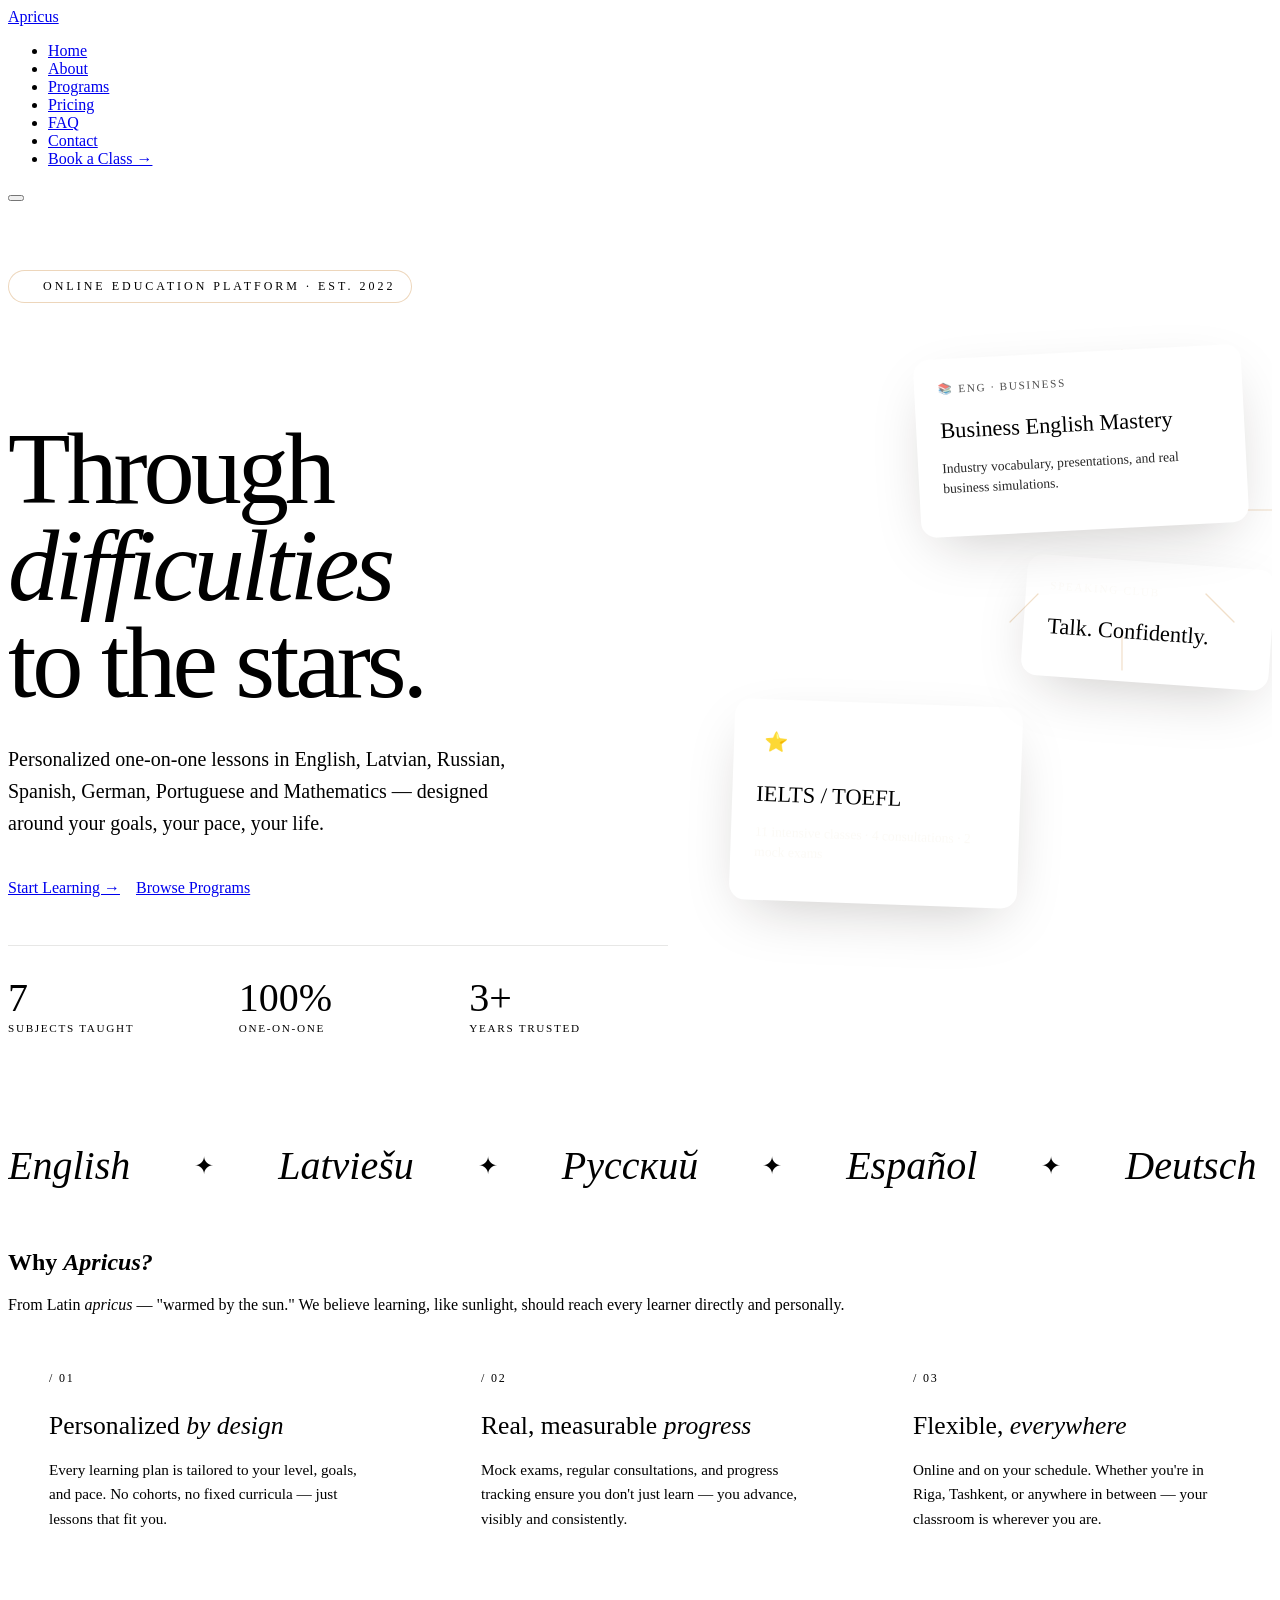
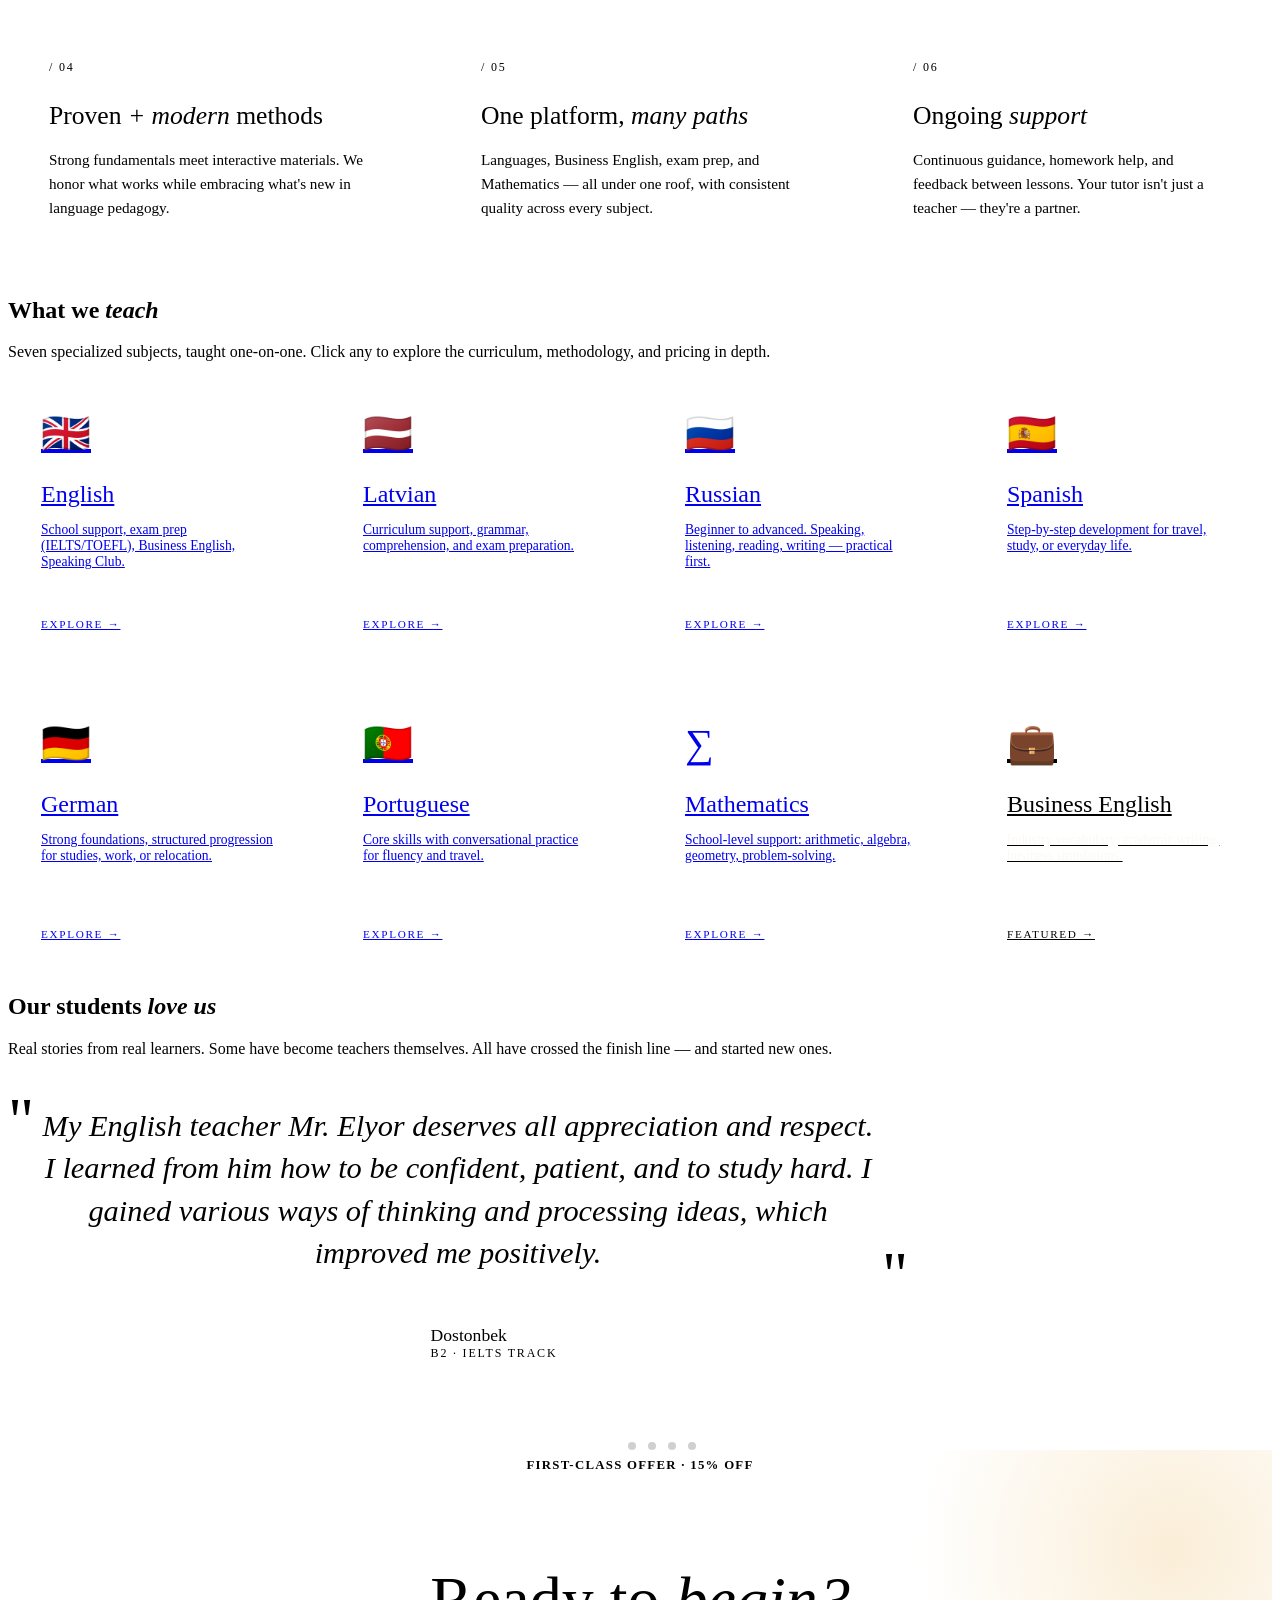
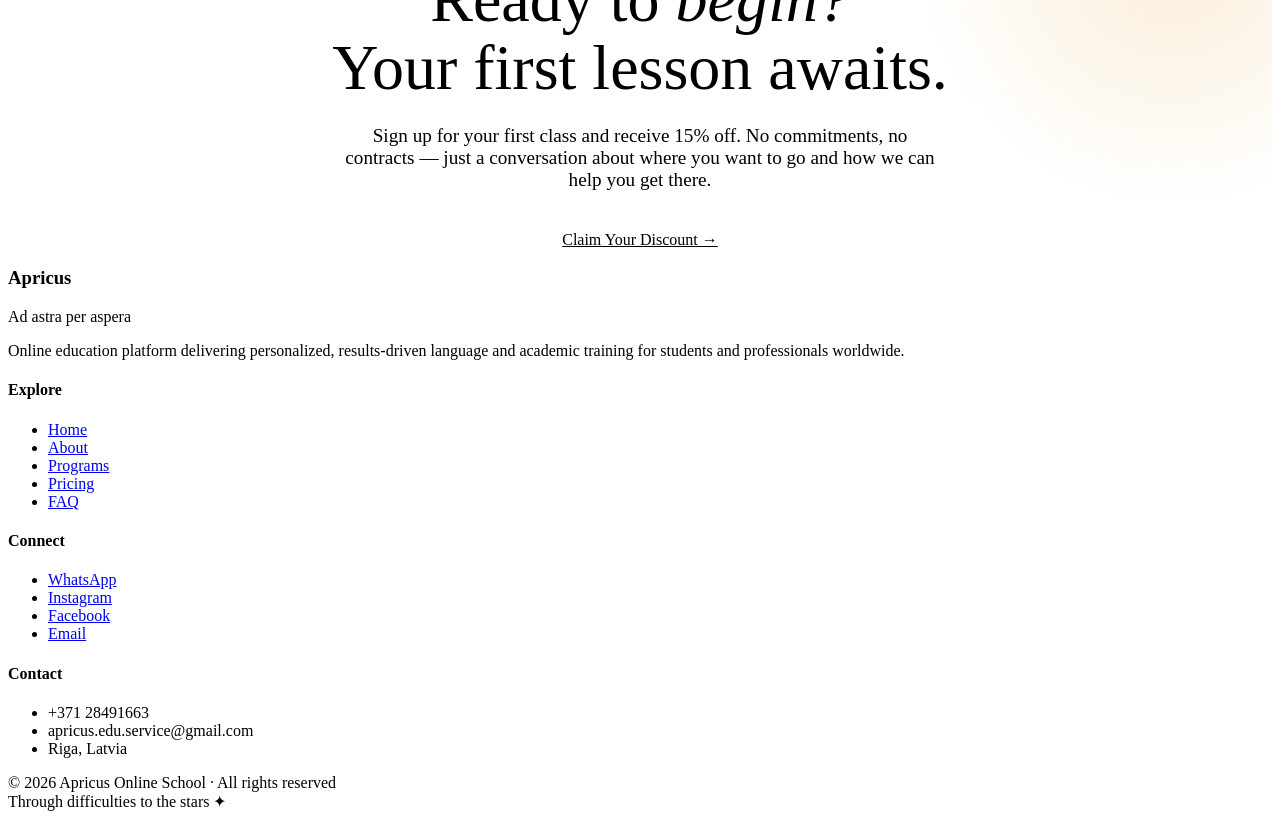
==== index.html @ 7474ff12 "Add files via upload Initial set up" ====
<!DOCTYPE html>
<html lang="en">
<head>
<meta charset="UTF-8">
<meta name="viewport" content="width=device-width, initial-scale=1.0">
<title>Apricus — Online Education Platform · Languages, Business English & Mathematics</title>
<meta name="description" content="Apricus Online School — personalized one-on-one lessons in English, Latvian, Russian, Spanish, German, Portuguese and Mathematics. Through difficulties to the stars.">
<link rel="preconnect" href="https://fonts.googleapis.com">
<link rel="preconnect" href="https://fonts.gstatic.com" crossorigin>
<link href="https://fonts.googleapis.com/css2?family=Fraunces:ital,opsz,wght@0,9..144,300;0,9..144,400;0,9..144,500;0,9..144,600;1,9..144,300;1,9..144,400&family=Inter:wght@300;400;500;600&family=JetBrains+Mono:wght@400;500&display=swap" rel="stylesheet">
<link rel="stylesheet" href="css/styles.css">
<link rel="icon" href="data:image/svg+xml,%3Csvg xmlns='http://www.w3.org/2000/svg' viewBox='0 0 100 100'%3E%3Ccircle cx='50' cy='50' r='30' fill='%23e8a838'/%3E%3C/svg%3E">
<style>
  /* ==== HOMEPAGE-SPECIFIC STYLES ==== */

  /* HERO */
  .hero {
    min-height: 100vh;
    padding: 9rem var(--container-padding) 5rem;
    position: relative;
    display: flex;
    align-items: center;
    overflow: hidden;
    background: linear-gradient(180deg, var(--color-cream) 0%, var(--color-paper) 100%);
  }

  .hero-sun {
    position: absolute;
    top: 15%;
    right: -150px;
    width: 600px;
    height: 600px;
    border-radius: 50%;
    background: radial-gradient(circle at 30% 30%, var(--color-sun) 0%, var(--color-amber) 40%, transparent 70%);
    opacity: 0.55;
    animation: float 8s ease-in-out infinite;
    filter: blur(2px);
  }

  .hero-rays {
    position: absolute;
    top: 12%;
    right: -50px;
    width: 400px;
    height: 400px;
    animation: rotate 60s linear infinite;
    opacity: 0.4;
  }

  .hero-container {
    max-width: var(--max-width);
    margin: 0 auto;
    width: 100%;
    position: relative;
    z-index: 2;
    display: grid;
    grid-template-columns: 1.1fr 0.9fr;
    gap: 4rem;
    align-items: center;
  }

  .hero-content {
    position: relative;
  }

  .hero-eyebrow {
    display: inline-flex;
    align-items: center;
    gap: 0.75rem;
    font-family: var(--font-mono);
    font-size: 0.75rem;
    text-transform: uppercase;
    letter-spacing: 0.25em;
    color: var(--color-amber);
    margin-bottom: 2rem;
    padding: 0.5rem 1rem;
    border: 1px solid rgba(196, 121, 31, 0.3);
    border-radius: 100px;
    background: rgba(255,255,255,0.5);
  }

  .hero-eyebrow::before {
    content: '';
    width: 6px;
    height: 6px;
    border-radius: 50%;
    background: var(--color-sun);
    animation: pulse 2s ease-in-out infinite;
  }

  @keyframes pulse {
    0%, 100% { opacity: 1; transform: scale(1); }
    50% { opacity: 0.5; transform: scale(1.3); }
  }

  .hero h1 {
    font-size: clamp(3rem, 8vw, 6.5rem);
    font-weight: 300;
    line-height: 0.95;
    letter-spacing: -0.04em;
    margin-bottom: 2rem;
  }

  .hero h1 em {
    font-style: italic;
    color: var(--color-amber);
    font-weight: 400;
  }

  .hero h1 .underline {
    position: relative;
    display: inline-block;
  }

  .hero h1 .underline::after {
    content: '';
    position: absolute;
    bottom: 0.1em;
    left: 0;
    width: 100%;
    height: 0.15em;
    background: var(--color-sun);
    z-index: -1;
    opacity: 0.4;
  }

  .hero-tagline {
    font-size: 1.25rem;
    color: var(--color-stone);
    max-width: 520px;
    margin-bottom: 2.5rem;
    line-height: 1.6;
  }

  .hero-cta-group {
    display: flex;
    gap: 1rem;
    flex-wrap: wrap;
    margin-bottom: 3rem;
  }

  .hero-stats {
    display: grid;
    grid-template-columns: repeat(3, 1fr);
    gap: 2rem;
    padding-top: 2rem;
    border-top: 1px solid rgba(26, 20, 16, 0.1);
  }

  .stat-number {
    font-family: var(--font-display);
    font-size: 2.5rem;
    font-weight: 400;
    color: var(--color-ink);
    line-height: 1;
    margin-bottom: 0.25rem;
  }

  .stat-label {
    font-family: var(--font-mono);
    font-size: 0.7rem;
    text-transform: uppercase;
    letter-spacing: 0.15em;
    color: var(--color-stone);
  }

  /* Hero card collage */
  .hero-visual {
    position: relative;
    height: 600px;
  }

  .hero-card {
    position: absolute;
    background: white;
    border-radius: 16px;
    padding: 1.5rem;
    box-shadow: 0 20px 60px -20px rgba(26, 20, 16, 0.25);
    transition: transform 0.4s ease;
  }

  .hero-card:hover {
    transform: translateY(-8px) rotate(0deg) !important;
  }

  .hero-card-1 {
    top: 0;
    right: 5%;
    width: 280px;
    transform: rotate(-3deg);
    z-index: 3;
  }

  .hero-card-2 {
    bottom: 8%;
    left: 0;
    width: 240px;
    transform: rotate(2deg);
    z-index: 2;
    background: var(--color-ink);
    color: var(--color-cream);
  }

  .hero-card-3 {
    top: 35%;
    right: 0;
    width: 200px;
    transform: rotate(4deg);
    z-index: 1;
    background: var(--color-amber);
    color: var(--color-cream);
  }

  .card-meta {
    font-family: var(--font-mono);
    font-size: 0.7rem;
    text-transform: uppercase;
    letter-spacing: 0.15em;
    margin-bottom: 0.75rem;
    opacity: 0.7;
  }

  .card-title {
    font-family: var(--font-display);
    font-size: 1.4rem;
    font-weight: 400;
    line-height: 1.2;
    margin-bottom: 0.75rem;
  }

  .card-text {
    font-size: 0.85rem;
    line-height: 1.5;
    opacity: 0.85;
  }

  .card-icon {
    width: 36px;
    height: 36px;
    border-radius: 50%;
    background: var(--color-sun);
    display: flex;
    align-items: center;
    justify-content: center;
    font-size: 1.2rem;
    margin-bottom: 1rem;
  }

  /* MARQUEE */
  .marquee-section {
    background: var(--color-ink);
    color: var(--color-cream);
    padding: 2.5rem 0;
    overflow: hidden;
    position: relative;
    z-index: 2;
  }

  .marquee {
    display: flex;
    gap: 4rem;
    white-space: nowrap;
    animation: scroll 35s linear infinite;
  }

  .marquee-item {
    font-family: var(--font-display);
    font-size: 2.5rem;
    font-style: italic;
    font-weight: 300;
    display: inline-flex;
    align-items: center;
    gap: 4rem;
  }

  .marquee-item::after {
    content: '✦';
    color: var(--color-sun);
    font-style: normal;
    font-size: 1.5rem;
  }

  @keyframes scroll {
    from { transform: translateX(0); }
    to { transform: translateX(-50%); }
  }

  /* WHY APRICUS */
  .why-section {
    background: var(--color-cream);
    padding: var(--space-xl) var(--container-padding);
    position: relative;
    z-index: 2;
  }

  .why-grid {
    display: grid;
    grid-template-columns: repeat(3, 1fr);
    gap: 2rem;
    margin-top: var(--space-md);
  }

  .why-card {
    padding: 2.5rem;
    background: var(--color-paper);
    border-radius: 24px;
    transition: all 0.4s cubic-bezier(0.4, 0, 0.2, 1);
    position: relative;
    overflow: hidden;
    border: 1px solid transparent;
  }

  .why-card:hover {
    transform: translateY(-6px);
    border-color: var(--color-sun);
    background: white;
    box-shadow: 0 24px 48px -16px rgba(196, 121, 31, 0.2);
  }

  .why-number {
    font-family: var(--font-mono);
    font-size: 0.75rem;
    color: var(--color-amber);
    margin-bottom: 1.5rem;
    letter-spacing: 0.15em;
  }

  .why-card h3 {
    font-size: 1.6rem;
    font-weight: 400;
    margin-bottom: 1rem;
    line-height: 1.2;
  }

  .why-card h3 em {
    font-style: italic;
    color: var(--color-amber);
  }

  .why-card p {
    color: var(--color-stone);
    font-size: 0.95rem;
    line-height: 1.6;
  }

  /* SUBJECTS PREVIEW */
  .subjects-section {
    background: var(--color-paper);
    padding: var(--space-xl) var(--container-padding);
    position: relative;
    z-index: 2;
  }

  .subjects-grid {
    display: grid;
    grid-template-columns: repeat(4, 1fr);
    gap: 1.5rem;
    margin-top: var(--space-md);
  }

  .subject-card {
    background: white;
    border-radius: 20px;
    padding: 2rem;
    text-align: left;
    border: 1.5px solid transparent;
    transition: all 0.3s ease;
    cursor: pointer;
    position: relative;
    overflow: hidden;
    min-height: 220px;
    display: flex;
    flex-direction: column;
    justify-content: space-between;
  }

  .subject-card::before {
    content: '';
    position: absolute;
    top: 0;
    left: 0;
    width: 100%;
    height: 4px;
    background: var(--bar-color, var(--color-sun));
    transform: scaleX(0);
    transform-origin: left;
    transition: transform 0.4s ease;
  }

  .subject-card:hover {
    transform: translateY(-6px);
    border-color: var(--bar-color, var(--color-sun));
    box-shadow: 0 24px 48px -16px rgba(0,0,0,0.1);
  }

  .subject-card:hover::before {
    transform: scaleX(1);
  }

  .subject-flag {
    font-size: 2.5rem;
    margin-bottom: 1rem;
  }

  .subject-card h3 {
    font-size: 1.5rem;
    font-weight: 400;
    margin-bottom: 0.5rem;
  }

  .subject-card p {
    font-size: 0.85rem;
    color: var(--color-stone);
    margin-bottom: 1rem;
  }

  .subject-link {
    font-family: var(--font-mono);
    font-size: 0.7rem;
    text-transform: uppercase;
    letter-spacing: 0.15em;
    color: var(--color-amber);
    display: flex;
    align-items: center;
    gap: 0.5rem;
  }

  /* TESTIMONIALS */
  .testimonials-section {
    background: var(--color-cream);
    padding: var(--space-xl) var(--container-padding);
    overflow: hidden;
    position: relative;
    z-index: 2;
  }

  .testimonials-wrapper {
    max-width: 900px;
    margin: var(--space-md) auto 0;
    position: relative;
    min-height: 320px;
  }

  .testimonial-slide {
    position: absolute;
    top: 0;
    left: 0;
    width: 100%;
    opacity: 0;
    transition: opacity 0.6s ease;
    pointer-events: none;
  }

  .testimonial-slide.active {
    opacity: 1;
    pointer-events: all;
  }

  .testimonial-quote {
    font-family: var(--font-display);
    font-size: clamp(1.4rem, 2.5vw, 1.9rem);
    font-style: italic;
    font-weight: 300;
    line-height: 1.4;
    text-align: center;
    color: var(--color-charcoal);
    margin-bottom: 2.5rem;
    position: relative;
    padding: 0 2rem;
  }

  .testimonial-quote::before,
  .testimonial-quote::after {
    content: '"';
    font-size: 4rem;
    color: var(--color-sun);
    position: absolute;
    line-height: 1;
    font-style: normal;
  }

  .testimonial-quote::before {
    top: -1rem;
    left: 0;
  }

  .testimonial-quote::after {
    content: '"';
    bottom: -2rem;
    right: 0;
  }

  .testimonial-author {
    display: flex;
    align-items: center;
    justify-content: center;
    gap: 1rem;
  }

  .testimonial-avatar {
    width: 56px;
    height: 56px;
    border-radius: 50%;
    background: var(--color-amber);
    color: white;
    display: flex;
    align-items: center;
    justify-content: center;
    font-family: var(--font-display);
    font-size: 1.4rem;
    font-weight: 500;
  }

  .testimonial-info {
    text-align: left;
  }

  .testimonial-name {
    font-family: var(--font-display);
    font-size: 1.1rem;
    font-weight: 500;
  }

  .testimonial-role {
    font-family: var(--font-mono);
    font-size: 0.75rem;
    color: var(--color-stone);
    text-transform: uppercase;
    letter-spacing: 0.15em;
  }

  .testimonial-dots {
    display: flex;
    justify-content: center;
    gap: 0.75rem;
    margin-top: 3rem;
  }

  .testimonial-dot {
    width: 8px;
    height: 8px;
    border-radius: 50%;
    background: rgba(26,20,16,0.2);
    border: none;
    cursor: pointer;
    transition: all 0.3s;
    padding: 0;
  }

  .testimonial-dot.active {
    background: var(--color-amber);
    width: 32px;
    border-radius: 4px;
  }

  /* CTA SECTION */
  .cta-section {
    padding: var(--space-xl) var(--container-padding);
    background: var(--color-ink);
    color: var(--color-cream);
    position: relative;
    overflow: hidden;
    z-index: 2;
  }

  .cta-section::before {
    content: '';
    position: absolute;
    top: -200px;
    right: -200px;
    width: 600px;
    height: 600px;
    border-radius: 50%;
    background: radial-gradient(circle, rgba(232, 168, 56, 0.2) 0%, transparent 60%);
  }

  .cta-container {
    max-width: var(--max-width);
    margin: 0 auto;
    text-align: center;
    position: relative;
    z-index: 2;
  }

  .cta-section h2 {
    font-size: clamp(2.5rem, 5vw, 4.5rem);
    font-weight: 300;
    line-height: 1.05;
    margin-bottom: 1.5rem;
  }

  .cta-section h2 em {
    font-style: italic;
    color: var(--color-sun);
  }

  .cta-section p {
    font-size: 1.2rem;
    color: var(--color-mist);
    max-width: 600px;
    margin: 0 auto 2.5rem;
  }

  .cta-discount {
    display: inline-block;
    background: var(--color-sun);
    color: var(--color-ink);
    padding: 0.5rem 1.25rem;
    border-radius: 100px;
    font-family: var(--font-mono);
    font-size: 0.8rem;
    font-weight: 600;
    letter-spacing: 0.1em;
    text-transform: uppercase;
    margin-bottom: 2rem;
  }

  .cta-section .btn-primary {
    background: var(--color-sun);
    color: var(--color-ink);
  }

  .cta-section .btn-primary:hover {
    background: var(--color-cream);
  }

  /* RESPONSIVE */
  @media (max-width: 968px) {
    .hero-container { grid-template-columns: 1fr; }
    .hero-visual { display: none; }
    .why-grid { grid-template-columns: 1fr; }
    .subjects-grid { grid-template-columns: repeat(2, 1fr); }
    .marquee-item { font-size: 1.5rem; gap: 2rem; }
  }

  @media (max-width: 640px) {
    .subjects-grid { grid-template-columns: 1fr; }
    .hero-stats { grid-template-columns: 1fr; gap: 1rem; }
  }
</style>
</head>
<body>

<!-- NAVIGATION -->
<nav class="nav">
  <div class="nav-container">
    <a href="index.html" class="logo">
      <span class="logo-mark"></span>
      <span>Apricus</span>
    </a>
    <ul class="nav-links">
      <li><a href="index.html" class="active">Home</a></li>
      <li><a href="about.html">About</a></li>
      <li><a href="programs.html">Programs</a></li>
      <li><a href="pricing.html">Pricing</a></li>
      <li><a href="faq.html">FAQ</a></li>
      <li><a href="contact.html">Contact</a></li>
      <li><a href="contact.html" class="nav-cta">Book a Class →</a></li>
    </ul>
    <button class="mobile-toggle" aria-label="Toggle menu">
      <span></span><span></span><span></span>
    </button>
  </div>
</nav>

<!-- HERO -->
<section class="hero">
  <div class="hero-sun"></div>
  <svg class="hero-rays" viewBox="0 0 200 200" xmlns="http://www.w3.org/2000/svg">
    <g stroke="#c4791f" stroke-width="0.6" stroke-linecap="round" opacity="0.6">
      <line x1="100" y1="20" x2="100" y2="40"/>
      <line x1="100" y1="160" x2="100" y2="180"/>
      <line x1="20" y1="100" x2="40" y2="100"/>
      <line x1="160" y1="100" x2="180" y2="100"/>
      <line x1="44" y1="44" x2="58" y2="58"/>
      <line x1="142" y1="142" x2="156" y2="156"/>
      <line x1="156" y1="44" x2="142" y2="58"/>
      <line x1="58" y1="142" x2="44" y2="156"/>
    </g>
  </svg>

  <div class="hero-container">
    <div class="hero-content">
      <div class="hero-eyebrow fade-up">Online Education Platform · Est. 2022</div>
      <h1 class="fade-up delay-1">
        Through<br>
        <em>difficulties</em><br>
        to the <span class="underline">stars</span>.
      </h1>
      <p class="hero-tagline fade-up delay-2">
        Personalized one-on-one lessons in English, Latvian, Russian, Spanish, German, Portuguese and Mathematics — designed around your goals, your pace, your life.
      </p>
      <div class="hero-cta-group fade-up delay-3">
        <a href="contact.html" class="btn btn-primary">
          Start Learning →
        </a>
        <a href="programs.html" class="btn btn-secondary">
          Browse Programs
        </a>
      </div>
      <div class="hero-stats fade-up delay-4">
        <div>
          <div class="stat-number">7</div>
          <div class="stat-label">Subjects Taught</div>
        </div>
        <div>
          <div class="stat-number">100%</div>
          <div class="stat-label">One-on-One</div>
        </div>
        <div>
          <div class="stat-number">3+</div>
          <div class="stat-label">Years Trusted</div>
        </div>
      </div>
    </div>

    <div class="hero-visual">
      <div class="hero-card hero-card-1 fade-up delay-2">
        <div class="card-meta">📚 ENG · BUSINESS</div>
        <h3 class="card-title">Business English Mastery</h3>
        <p class="card-text">Industry vocabulary, presentations, and real business simulations.</p>
      </div>
      <div class="hero-card hero-card-2 fade-up delay-3">
        <div class="card-icon">⭐</div>
        <h3 class="card-title">IELTS / TOEFL</h3>
        <p class="card-text" style="color: rgba(250,246,239,0.7)">11 intensive classes · 4 consultations · 2 mock exams</p>
      </div>
      <div class="hero-card hero-card-3 fade-up delay-4">
        <div class="card-meta" style="color: rgba(250,246,239,0.7)">SPEAKING CLUB</div>
        <h3 class="card-title">Talk. Confidently.</h3>
      </div>
    </div>
  </div>
</section>

<!-- MARQUEE -->
<section class="marquee-section">
  <div class="marquee">
    <div class="marquee-item">English</div>
    <div class="marquee-item">Latviešu</div>
    <div class="marquee-item">Русский</div>
    <div class="marquee-item">Español</div>
    <div class="marquee-item">Deutsch</div>
    <div class="marquee-item">Português</div>
    <div class="marquee-item">Mathematics</div>
    <div class="marquee-item">English</div>
    <div class="marquee-item">Latviešu</div>
    <div class="marquee-item">Русский</div>
    <div class="marquee-item">Español</div>
    <div class="marquee-item">Deutsch</div>
    <div class="marquee-item">Português</div>
    <div class="marquee-item">Mathematics</div>
  </div>
</section>

<!-- WHY APRICUS -->
<section class="why-section">
  <div class="section-container">
    <div class="section-header">
      <h2>Why <em>Apricus?</em></h2>
      <p class="section-header-subtitle">
        From Latin <em>apricus</em> — "warmed by the sun." We believe learning, like sunlight, should reach every learner directly and personally.
      </p>
    </div>

    <div class="why-grid">
      <div class="why-card observe">
        <div class="why-number">/ 01</div>
        <h3>Personalized <em>by design</em></h3>
        <p>Every learning plan is tailored to your level, goals, and pace. No cohorts, no fixed curricula — just lessons that fit you.</p>
      </div>
      <div class="why-card observe">
        <div class="why-number">/ 02</div>
        <h3>Real, measurable <em>progress</em></h3>
        <p>Mock exams, regular consultations, and progress tracking ensure you don't just learn — you advance, visibly and consistently.</p>
      </div>
      <div class="why-card observe">
        <div class="why-number">/ 03</div>
        <h3>Flexible, <em>everywhere</em></h3>
        <p>Online and on your schedule. Whether you're in Riga, Tashkent, or anywhere in between — your classroom is wherever you are.</p>
      </div>
      <div class="why-card observe">
        <div class="why-number">/ 04</div>
        <h3>Proven <em>+ modern</em> methods</h3>
        <p>Strong fundamentals meet interactive materials. We honor what works while embracing what's new in language pedagogy.</p>
      </div>
      <div class="why-card observe">
        <div class="why-number">/ 05</div>
        <h3>One platform, <em>many paths</em></h3>
        <p>Languages, Business English, exam prep, and Mathematics — all under one roof, with consistent quality across every subject.</p>
      </div>
      <div class="why-card observe">
        <div class="why-number">/ 06</div>
        <h3>Ongoing <em>support</em></h3>
        <p>Continuous guidance, homework help, and feedback between lessons. Your tutor isn't just a teacher — they're a partner.</p>
      </div>
    </div>
  </div>
</section>

<!-- SUBJECTS PREVIEW -->
<section class="subjects-section">
  <div class="section-container">
    <div class="section-header">
      <h2>What we <em>teach</em></h2>
      <p class="section-header-subtitle">
        Seven specialized subjects, taught one-on-one. Click any to explore the curriculum, methodology, and pricing in depth.
      </p>
    </div>

    <div class="subjects-grid">
      <a href="programs.html#english" class="subject-card observe" style="--bar-color: #e8a838">
        <div>
          <div class="subject-flag">🇬🇧</div>
          <h3>English</h3>
          <p>School support, exam prep (IELTS/TOEFL), Business English, Speaking Club.</p>
        </div>
        <span class="subject-link">Explore →</span>
      </a>
      <a href="programs.html#latvian" class="subject-card observe" style="--bar-color: #b8552c">
        <div>
          <div class="subject-flag">🇱🇻</div>
          <h3>Latvian</h3>
          <p>Curriculum support, grammar, comprehension, and exam preparation.</p>
        </div>
        <span class="subject-link">Explore →</span>
      </a>
      <a href="programs.html#russian" class="subject-card observe" style="--bar-color: #c4791f">
        <div>
          <div class="subject-flag">🇷🇺</div>
          <h3>Russian</h3>
          <p>Beginner to advanced. Speaking, listening, reading, writing — practical first.</p>
        </div>
        <span class="subject-link">Explore →</span>
      </a>
      <a href="programs.html#spanish" class="subject-card observe" style="--bar-color: #d4441a">
        <div>
          <div class="subject-flag">🇪🇸</div>
          <h3>Spanish</h3>
          <p>Step-by-step development for travel, study, or everyday life.</p>
        </div>
        <span class="subject-link">Explore →</span>
      </a>
      <a href="programs.html#german" class="subject-card observe" style="--bar-color: #2d251c">
        <div>
          <div class="subject-flag">🇩🇪</div>
          <h3>German</h3>
          <p>Strong foundations, structured progression for studies, work, or relocation.</p>
        </div>
        <span class="subject-link">Explore →</span>
      </a>
      <a href="programs.html#portuguese" class="subject-card observe" style="--bar-color: #5a8a3a">
        <div>
          <div class="subject-flag">🇵🇹</div>
          <h3>Portuguese</h3>
          <p>Core skills with conversational practice for fluency and travel.</p>
        </div>
        <span class="subject-link">Explore →</span>
      </a>
      <a href="programs.html#math" class="subject-card observe" style="--bar-color: #6b5d4a">
        <div>
          <div class="subject-flag">∑</div>
          <h3>Mathematics</h3>
          <p>School-level support: arithmetic, algebra, geometry, problem-solving.</p>
        </div>
        <span class="subject-link">Explore →</span>
      </a>
      <a href="programs.html#business" class="subject-card observe" style="--bar-color: #1a1410; background: var(--color-ink); color: var(--color-cream);">
        <div>
          <div class="subject-flag">💼</div>
          <h3 style="color: var(--color-cream)">Business English</h3>
          <p style="color: rgba(250,246,239,0.7)">Industry vocabulary, academic writing, business simulations.</p>
        </div>
        <span class="subject-link" style="color: var(--color-sun)">Featured →</span>
      </a>
    </div>
  </div>
</section>

<!-- TESTIMONIALS -->
<section class="testimonials-section">
  <div class="section-container">
    <div class="section-header">
      <h2>Our students <em>love us</em></h2>
      <p class="section-header-subtitle">
        Real stories from real learners. Some have become teachers themselves. All have crossed the finish line — and started new ones.
      </p>
    </div>

    <div class="testimonials-wrapper">
      <div class="testimonial-slide active">
        <p class="testimonial-quote">
          My English teacher Mr. Elyor deserves all appreciation and respect. I learned from him how to be confident, patient, and to study hard. I gained various ways of thinking and processing ideas, which improved me positively.
        </p>
        <div class="testimonial-author">
          <div class="testimonial-avatar">D</div>
          <div class="testimonial-info">
            <div class="testimonial-name">Dostonbek</div>
            <div class="testimonial-role">B2 · IELTS Track</div>
          </div>
        </div>
      </div>

      <div class="testimonial-slide">
        <p class="testimonial-quote">
          The course Elyor conducted was impeccable, useful and interesting. I really liked his teaching style — not ordinary and less formal — and it allowed me to be myself, without hesitation, and speak fluent English.
        </p>
        <div class="testimonial-author">
          <div class="testimonial-avatar">A</div>
          <div class="testimonial-info">
            <div class="testimonial-name">Aleksandra</div>
            <div class="testimonial-role">Speaking B1 · General English</div>
          </div>
        </div>
      </div>

      <div class="testimonial-slide">
        <p class="testimonial-quote">
          I'm so proud to have such an amazing instructor and friend like Elyor. He helped me improve my English skills. The way he teaches students is amazing. Thanks for the motivation and support.
        </p>
        <div class="testimonial-author">
          <div class="testimonial-avatar">A</div>
          <div class="testimonial-info">
            <div class="testimonial-name">Aziz, 25</div>
            <div class="testimonial-role">English Improvement</div>
          </div>
        </div>
      </div>

      <div class="testimonial-slide">
        <p class="testimonial-quote">
          Mr. Elior's lessons were the most valuable and unforgettable. Thanks to him, today I am an English teacher and have improved all my English skills. I want to thank him for all the effort and work spent on us.
        </p>
        <div class="testimonial-author">
          <div class="testimonial-avatar">B</div>
          <div class="testimonial-info">
            <div class="testimonial-name">Bekzod, 19</div>
            <div class="testimonial-role">Now an English Teacher</div>
          </div>
        </div>
      </div>

      <div class="testimonial-slide">
        <p class="testimonial-quote">
          It was great to study English with Mr. Elyor. I've gained a lot of experience from him and want to thank him for all the lessons he taught us.
        </p>
        <div class="testimonial-author">
          <div class="testimonial-avatar">M</div>
          <div class="testimonial-info">
            <div class="testimonial-name">Maruf, 23</div>
            <div class="testimonial-role">General English</div>
          </div>
        </div>
      </div>
    </div>

    <div class="testimonial-dots">
      <button class="testimonial-dot active" aria-label="Slide 1"></button>
      <button class="testimonial-dot" aria-label="Slide 2"></button>
      <button class="testimonial-dot" aria-label="Slide 3"></button>
      <button class="testimonial-dot" aria-label="Slide 4"></button>
      <button class="testimonial-dot" aria-label="Slide 5"></button>
    </div>
  </div>
</section>

<!-- CTA -->
<section class="cta-section">
  <div class="cta-container">
    <span class="cta-discount">First-class offer · 15% off</span>
    <h2>Ready to <em>begin?</em><br>Your first lesson awaits.</h2>
    <p>Sign up for your first class and receive 15% off. No commitments, no contracts — just a conversation about where you want to go and how we can help you get there.</p>
    <a href="contact.html" class="btn btn-primary">Claim Your Discount →</a>
  </div>
</section>

<!-- FOOTER -->
<footer>
  <div class="footer-container">
    <div class="footer-top">
      <div class="footer-brand">
        <h3>Apricus</h3>
        <p class="footer-motto">Ad astra per aspera</p>
        <p style="margin-top: 1rem;">Online education platform delivering personalized, results-driven language and academic training for students and professionals worldwide.</p>
      </div>
      <div class="footer-col">
        <h4>Explore</h4>
        <ul>
          <li><a href="index.html">Home</a></li>
          <li><a href="about.html">About</a></li>
          <li><a href="programs.html">Programs</a></li>
          <li><a href="pricing.html">Pricing</a></li>
          <li><a href="faq.html">FAQ</a></li>
        </ul>
      </div>
      <div class="footer-col">
        <h4>Connect</h4>
        <ul>
          <li><a href="https://wa.me/37128491663">WhatsApp</a></li>
          <li><a href="https://www.instagram.com/apricus_service">Instagram</a></li>
          <li><a href="https://www.facebook.com/apricuservice/">Facebook</a></li>
          <li><a href="mailto:apricus.edu.service@gmail.com">Email</a></li>
        </ul>
      </div>
      <div class="footer-col">
        <h4>Contact</h4>
        <ul>
          <li>+371 28491663</li>
          <li>apricus.edu.service@gmail.com</li>
          <li>Riga, Latvia</li>
        </ul>
      </div>
    </div>
    <div class="footer-bottom">
      <div>© 2026 Apricus Online School · All rights reserved</div>
      <div class="footer-motto">Through difficulties to the stars ✦</div>
    </div>
  </div>
</footer>

<script src="js/main.js"></script>
</body>
</html>
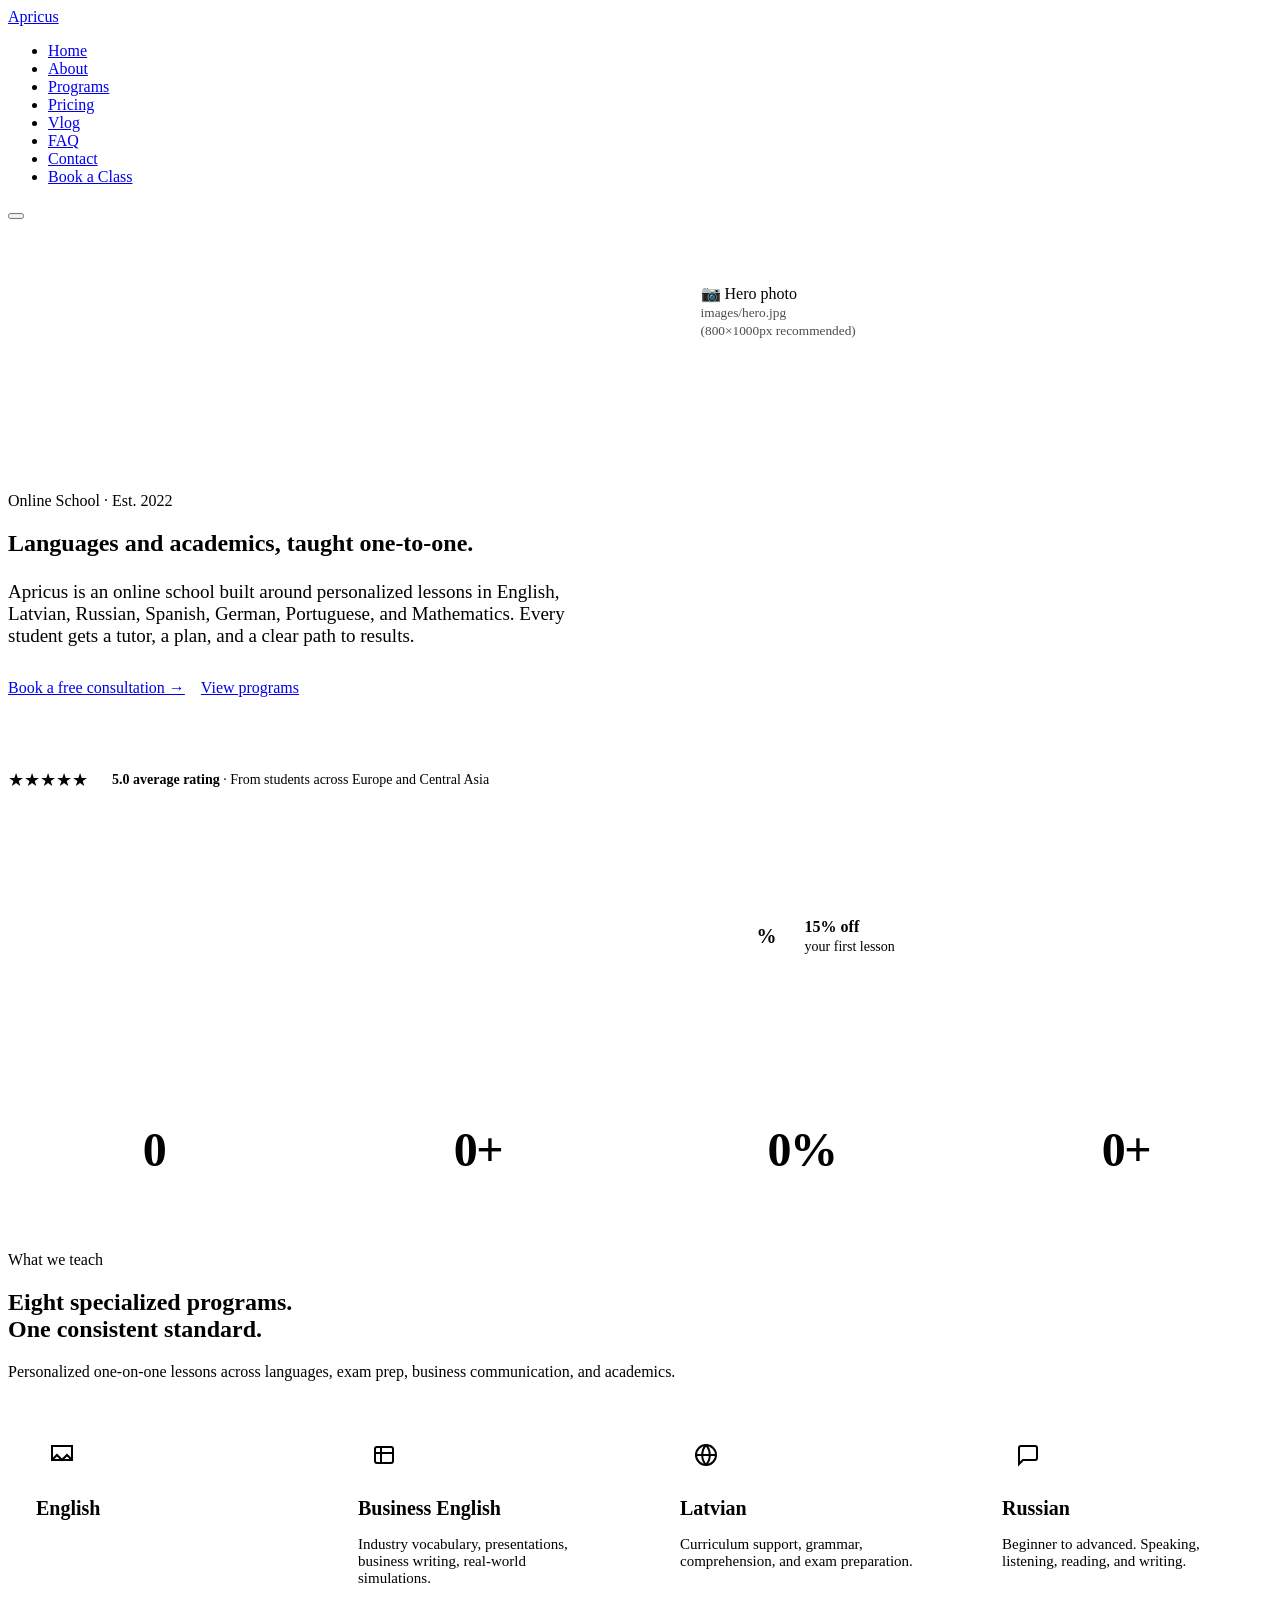
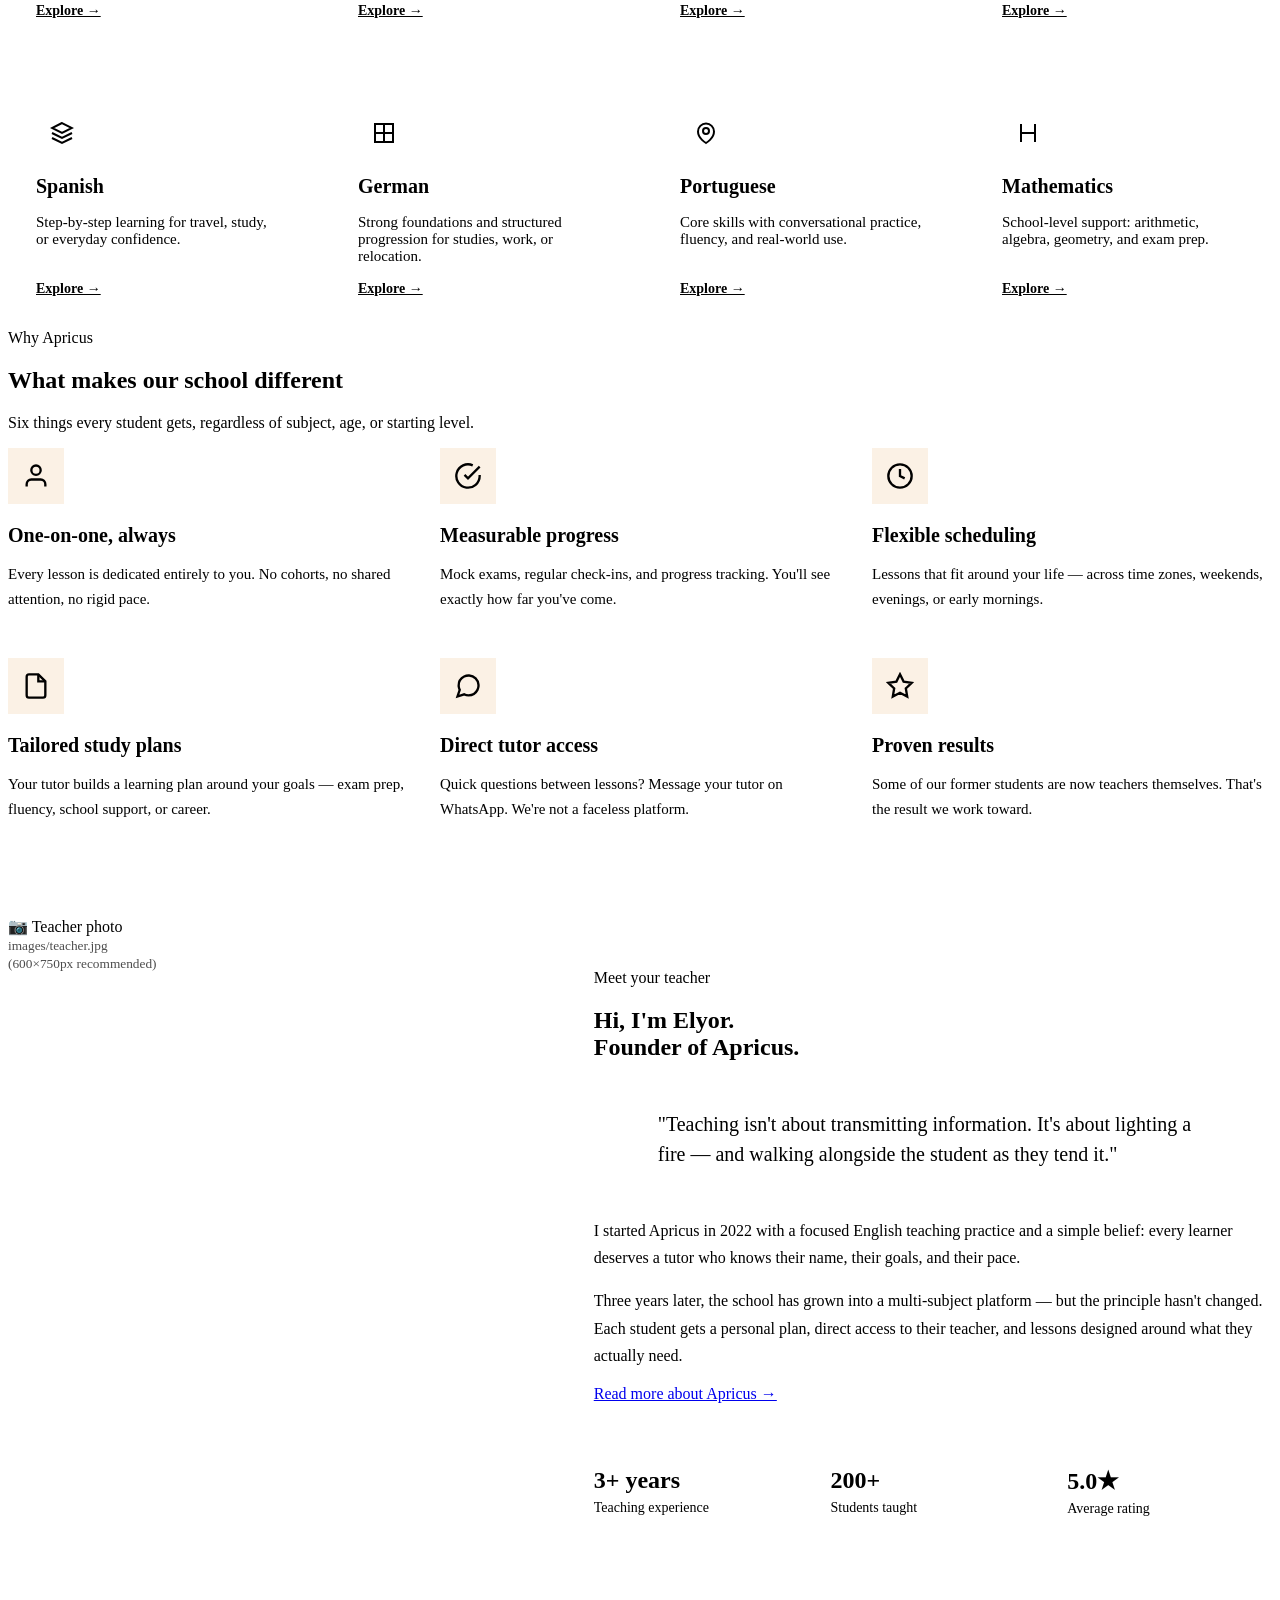
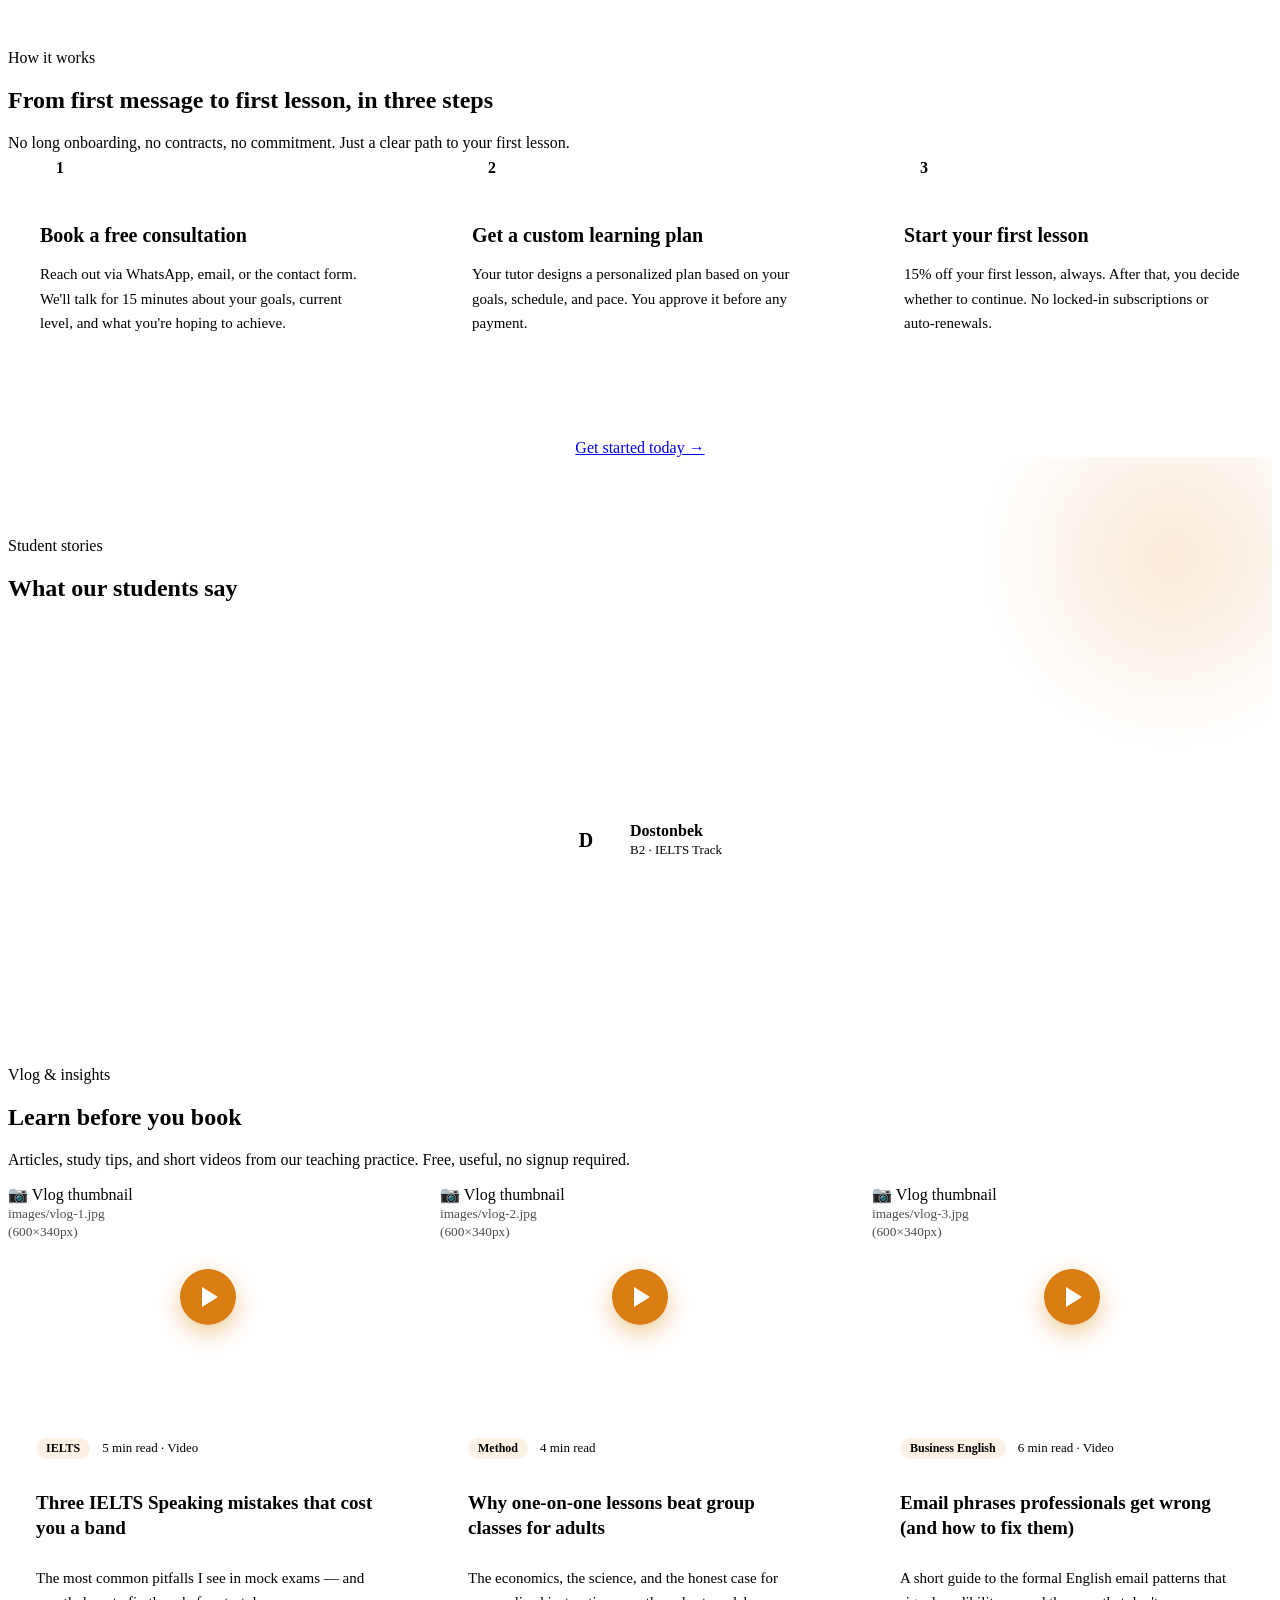
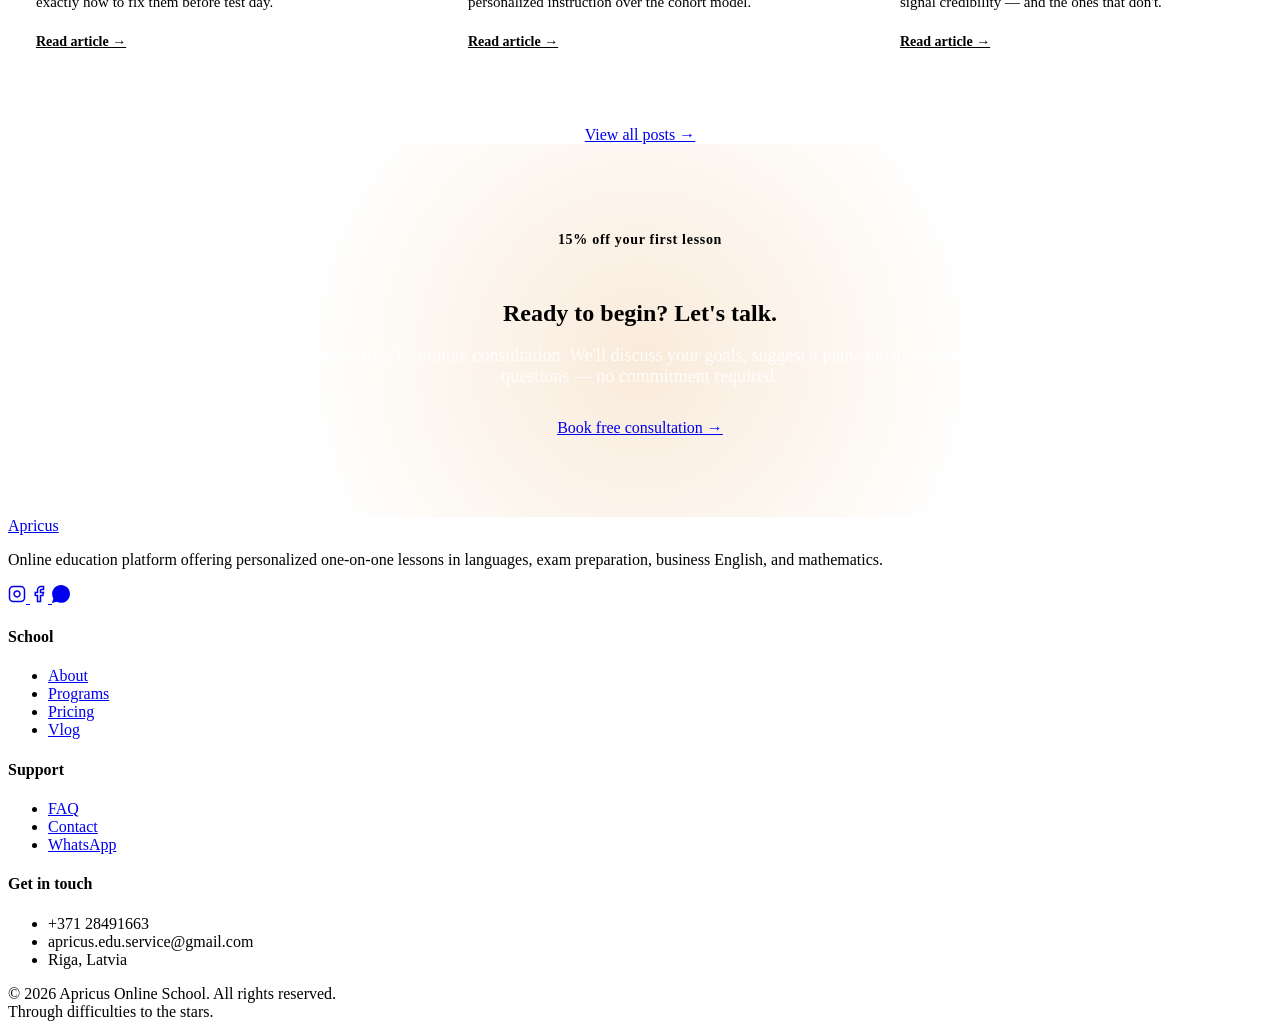
==== commit a3d5caf1: "Add files via upload Deploy v2 — root files" ====
--- a/index.html
+++ b/index.html
@@ -3,452 +3,458 @@
 <head>
 <meta charset="UTF-8">
 <meta name="viewport" content="width=device-width, initial-scale=1.0">
-<title>Apricus — Online Education Platform · Languages, Business English & Mathematics</title>
-<meta name="description" content="Apricus Online School — personalized one-on-one lessons in English, Latvian, Russian, Spanish, German, Portuguese and Mathematics. Through difficulties to the stars.">
+<title>Apricus Online School — Personalized Online Lessons in Languages & Mathematics</title>
+<meta name="description" content="Personalized one-on-one online lessons in English, Latvian, Russian, Spanish, German, Portuguese and Mathematics. IELTS/TOEFL prep, Business English, school support. 15% off your first lesson.">
 <link rel="preconnect" href="https://fonts.googleapis.com">
 <link rel="preconnect" href="https://fonts.gstatic.com" crossorigin>
-<link href="https://fonts.googleapis.com/css2?family=Fraunces:ital,opsz,wght@0,9..144,300;0,9..144,400;0,9..144,500;0,9..144,600;1,9..144,300;1,9..144,400&family=Inter:wght@300;400;500;600&family=JetBrains+Mono:wght@400;500&display=swap" rel="stylesheet">
+<link href="https://fonts.googleapis.com/css2?family=Inter:wght@400;500;600;700;800&display=swap" rel="stylesheet">
 <link rel="stylesheet" href="css/styles.css">
-<link rel="icon" href="data:image/svg+xml,%3Csvg xmlns='http://www.w3.org/2000/svg' viewBox='0 0 100 100'%3E%3Ccircle cx='50' cy='50' r='30' fill='%23e8a838'/%3E%3C/svg%3E">
+<link rel="icon" href="data:image/svg+xml,%3Csvg xmlns='http://www.w3.org/2000/svg' viewBox='0 0 100 100'%3E%3Ccircle cx='50' cy='50' r='40' fill='%231e3a5f'/%3E%3Ccircle cx='50' cy='50' r='18' fill='%23d97706'/%3E%3C/svg%3E">
 <style>
-  /* ==== HOMEPAGE-SPECIFIC STYLES ==== */
+  /* ===== HOMEPAGE STYLES ===== */
 
   /* HERO */
   .hero {
-    min-height: 100vh;
-    padding: 9rem var(--container-padding) 5rem;
+    padding: 4rem 0 5rem;
+    background: var(--white);
     position: relative;
-    display: flex;
-    align-items: center;
     overflow: hidden;
-    background: linear-gradient(180deg, var(--color-cream) 0%, var(--color-paper) 100%);
-  }
-
-  .hero-sun {
+  }
+
+  .hero::before {
+    content: '';
     position: absolute;
-    top: 15%;
-    right: -150px;
-    width: 600px;
-    height: 600px;
-    border-radius: 50%;
-    background: radial-gradient(circle at 30% 30%, var(--color-sun) 0%, var(--color-amber) 40%, transparent 70%);
-    opacity: 0.55;
-    animation: float 8s ease-in-out infinite;
-    filter: blur(2px);
-  }
-
-  .hero-rays {
-    position: absolute;
-    top: 12%;
-    right: -50px;
-    width: 400px;
-    height: 400px;
-    animation: rotate 60s linear infinite;
-    opacity: 0.4;
-  }
-
-  .hero-container {
-    max-width: var(--max-width);
-    margin: 0 auto;
-    width: 100%;
+    top: 0;
+    right: 0;
+    width: 50%;
+    height: 100%;
+    background: linear-gradient(135deg, var(--gray-50), var(--white));
+    z-index: 0;
+  }
+
+  .hero-grid {
     position: relative;
     z-index: 2;
     display: grid;
-    grid-template-columns: 1.1fr 0.9fr;
+    grid-template-columns: 1.1fr 1fr;
     gap: 4rem;
     align-items: center;
   }
 
-  .hero-content {
+  .hero-content { max-width: 560px; }
+
+  .hero h1 {
+    margin-bottom: 1.5rem;
+  }
+
+  .hero h1 .accent { color: var(--amber); }
+
+  .hero .lead {
+    font-size: 1.1875rem;
+    margin-bottom: 2rem;
+    color: var(--text-body);
+  }
+
+  .hero-cta {
+    display: flex;
+    gap: 1rem;
+    margin-bottom: 2.5rem;
+    flex-wrap: wrap;
+  }
+
+  .hero-trust {
+    display: flex;
+    align-items: center;
+    gap: 1.5rem;
+    padding-top: 2rem;
+    border-top: 1px solid var(--border);
+  }
+
+  .hero-trust-stars {
+    display: flex;
+    gap: 2px;
+    color: var(--amber);
+    font-size: 1.125rem;
+  }
+
+  .hero-trust-text {
+    font-size: 0.875rem;
+    color: var(--text-muted);
+  }
+
+  .hero-trust-text strong {
+    color: var(--navy);
+    font-weight: 600;
+  }
+
+  .hero-image-wrap {
     position: relative;
-  }
-
-  .hero-eyebrow {
+    aspect-ratio: 4 / 5;
+    border-radius: var(--radius-lg);
+    overflow: hidden;
+    box-shadow: var(--shadow-xl);
+  }
+
+  .hero-image-wrap .img-placeholder {
+    width: 100%;
+    height: 100%;
+    border-radius: var(--radius-lg);
+  }
+
+  .hero-badge {
+    position: absolute;
+    bottom: 1.5rem;
+    left: 1.5rem;
+    right: 1.5rem;
+    background: rgba(255, 255, 255, 0.95);
+    backdrop-filter: blur(8px);
+    border-radius: var(--radius);
+    padding: 1rem 1.25rem;
+    display: flex;
+    align-items: center;
+    gap: 1rem;
+    box-shadow: var(--shadow-lg);
+  }
+
+  .hero-badge-icon {
+    width: 44px;
+    height: 44px;
+    background: var(--amber);
+    color: var(--white);
+    border-radius: 50%;
+    display: flex;
+    align-items: center;
+    justify-content: center;
+    font-size: 1.25rem;
+    font-weight: 700;
+    flex-shrink: 0;
+  }
+
+  .hero-badge-text {
+    font-size: 0.875rem;
+    line-height: 1.3;
+  }
+
+  .hero-badge-text strong {
+    display: block;
+    color: var(--navy);
+    font-weight: 700;
+    font-size: 1rem;
+  }
+
+  /* STATS STRIP */
+  .stats {
+    background: var(--navy);
+    color: var(--white);
+    padding: 3rem 0;
+  }
+
+  .stats-grid {
+    display: grid;
+    grid-template-columns: repeat(4, 1fr);
+    gap: 2rem;
+    text-align: center;
+  }
+
+  .stat-num {
+    font-family: var(--font-display);
+    font-size: 3rem;
+    font-weight: 800;
+    color: var(--amber-light);
+    letter-spacing: -0.03em;
+    line-height: 1;
+    margin-bottom: 0.5rem;
+  }
+
+  .stat-suffix {
+    color: var(--amber-light);
+    font-weight: 800;
+  }
+
+  .stat-label {
+    font-size: 0.9375rem;
+    color: rgba(255, 255, 255, 0.85);
+    line-height: 1.4;
+  }
+
+  /* PROGRAMS */
+  .programs-grid {
+    display: grid;
+    grid-template-columns: repeat(4, 1fr);
+    gap: 1.5rem;
+  }
+
+  .program-card {
+    background: var(--white);
+    border: 1.5px solid var(--border);
+    border-radius: var(--radius-lg);
+    padding: 2rem 1.75rem;
+    transition: all 0.25s;
+    display: flex;
+    flex-direction: column;
+    gap: 1rem;
+    text-align: left;
+  }
+
+  .program-card:hover {
+    border-color: var(--navy);
+    transform: translateY(-4px);
+    box-shadow: var(--shadow-lg);
+  }
+
+  .program-card.highlight {
+    background: var(--navy);
+    color: var(--white);
+    border-color: var(--navy);
+  }
+
+  .program-card.highlight:hover {
+    background: var(--navy-dark);
+    border-color: var(--amber);
+  }
+
+  .program-card.highlight h3 { color: var(--white); }
+
+  .program-icon {
+    width: 52px;
+    height: 52px;
+    background: var(--gray-100);
+    border-radius: var(--radius);
+    display: flex;
+    align-items: center;
+    justify-content: center;
+    color: var(--navy);
+  }
+
+  .program-card.highlight .program-icon {
+    background: rgba(255, 255, 255, 0.1);
+    color: var(--amber-light);
+  }
+
+  .program-card h3 {
+    font-size: 1.25rem;
+    margin: 0;
+  }
+
+  .program-card p {
+    font-size: 0.9375rem;
+    color: var(--text-body);
+    margin: 0;
+    flex: 1;
+  }
+
+  .program-card.highlight p { color: rgba(255, 255, 255, 0.85); }
+
+  .program-card a {
+    font-size: 0.875rem;
+    font-weight: 600;
+    color: var(--navy);
     display: inline-flex;
     align-items: center;
-    gap: 0.75rem;
-    font-family: var(--font-mono);
-    font-size: 0.75rem;
-    text-transform: uppercase;
-    letter-spacing: 0.25em;
-    color: var(--color-amber);
-    margin-bottom: 2rem;
-    padding: 0.5rem 1rem;
-    border: 1px solid rgba(196, 121, 31, 0.3);
-    border-radius: 100px;
-    background: rgba(255,255,255,0.5);
-  }
-
-  .hero-eyebrow::before {
-    content: '';
-    width: 6px;
-    height: 6px;
-    border-radius: 50%;
-    background: var(--color-sun);
-    animation: pulse 2s ease-in-out infinite;
-  }
-
-  @keyframes pulse {
-    0%, 100% { opacity: 1; transform: scale(1); }
-    50% { opacity: 0.5; transform: scale(1.3); }
-  }
-
-  .hero h1 {
-    font-size: clamp(3rem, 8vw, 6.5rem);
-    font-weight: 300;
-    line-height: 0.95;
-    letter-spacing: -0.04em;
-    margin-bottom: 2rem;
-  }
-
-  .hero h1 em {
-    font-style: italic;
-    color: var(--color-amber);
-    font-weight: 400;
-  }
-
-  .hero h1 .underline {
-    position: relative;
-    display: inline-block;
-  }
-
-  .hero h1 .underline::after {
-    content: '';
-    position: absolute;
-    bottom: 0.1em;
-    left: 0;
-    width: 100%;
-    height: 0.15em;
-    background: var(--color-sun);
-    z-index: -1;
-    opacity: 0.4;
-  }
-
-  .hero-tagline {
-    font-size: 1.25rem;
-    color: var(--color-stone);
-    max-width: 520px;
-    margin-bottom: 2.5rem;
-    line-height: 1.6;
-  }
-
-  .hero-cta-group {
-    display: flex;
-    gap: 1rem;
-    flex-wrap: wrap;
-    margin-bottom: 3rem;
-  }
-
-  .hero-stats {
-    display: grid;
-    grid-template-columns: repeat(3, 1fr);
-    gap: 2rem;
-    padding-top: 2rem;
-    border-top: 1px solid rgba(26, 20, 16, 0.1);
-  }
-
-  .stat-number {
-    font-family: var(--font-display);
-    font-size: 2.5rem;
-    font-weight: 400;
-    color: var(--color-ink);
-    line-height: 1;
-    margin-bottom: 0.25rem;
-  }
-
-  .stat-label {
-    font-family: var(--font-mono);
-    font-size: 0.7rem;
-    text-transform: uppercase;
-    letter-spacing: 0.15em;
-    color: var(--color-stone);
-  }
-
-  /* Hero card collage */
-  .hero-visual {
-    position: relative;
-    height: 600px;
-  }
-
-  .hero-card {
-    position: absolute;
-    background: white;
-    border-radius: 16px;
-    padding: 1.5rem;
-    box-shadow: 0 20px 60px -20px rgba(26, 20, 16, 0.25);
-    transition: transform 0.4s ease;
-  }
-
-  .hero-card:hover {
-    transform: translateY(-8px) rotate(0deg) !important;
-  }
-
-  .hero-card-1 {
-    top: 0;
-    right: 5%;
-    width: 280px;
-    transform: rotate(-3deg);
-    z-index: 3;
-  }
-
-  .hero-card-2 {
-    bottom: 8%;
-    left: 0;
-    width: 240px;
-    transform: rotate(2deg);
-    z-index: 2;
-    background: var(--color-ink);
-    color: var(--color-cream);
-  }
-
-  .hero-card-3 {
-    top: 35%;
-    right: 0;
-    width: 200px;
-    transform: rotate(4deg);
-    z-index: 1;
-    background: var(--color-amber);
-    color: var(--color-cream);
-  }
-
-  .card-meta {
-    font-family: var(--font-mono);
-    font-size: 0.7rem;
-    text-transform: uppercase;
-    letter-spacing: 0.15em;
-    margin-bottom: 0.75rem;
-    opacity: 0.7;
-  }
-
-  .card-title {
-    font-family: var(--font-display);
-    font-size: 1.4rem;
-    font-weight: 400;
-    line-height: 1.2;
-    margin-bottom: 0.75rem;
-  }
-
-  .card-text {
-    font-size: 0.85rem;
-    line-height: 1.5;
-    opacity: 0.85;
-  }
-
-  .card-icon {
-    width: 36px;
-    height: 36px;
-    border-radius: 50%;
-    background: var(--color-sun);
-    display: flex;
-    align-items: center;
-    justify-content: center;
-    font-size: 1.2rem;
-    margin-bottom: 1rem;
-  }
-
-  /* MARQUEE */
-  .marquee-section {
-    background: var(--color-ink);
-    color: var(--color-cream);
-    padding: 2.5rem 0;
-    overflow: hidden;
-    position: relative;
-    z-index: 2;
-  }
-
-  .marquee {
-    display: flex;
-    gap: 4rem;
-    white-space: nowrap;
-    animation: scroll 35s linear infinite;
-  }
-
-  .marquee-item {
-    font-family: var(--font-display);
-    font-size: 2.5rem;
-    font-style: italic;
-    font-weight: 300;
-    display: inline-flex;
-    align-items: center;
-    gap: 4rem;
-  }
-
-  .marquee-item::after {
-    content: '✦';
-    color: var(--color-sun);
-    font-style: normal;
-    font-size: 1.5rem;
-  }
-
-  @keyframes scroll {
-    from { transform: translateX(0); }
-    to { transform: translateX(-50%); }
-  }
+    gap: 0.375rem;
+    transition: gap 0.2s;
+  }
+
+  .program-card a:hover { gap: 0.625rem; }
+
+  .program-card.highlight a { color: var(--amber-light); }
 
   /* WHY APRICUS */
-  .why-section {
-    background: var(--color-cream);
-    padding: var(--space-xl) var(--container-padding);
-    position: relative;
-    z-index: 2;
-  }
-
   .why-grid {
     display: grid;
     grid-template-columns: repeat(3, 1fr);
     gap: 2rem;
-    margin-top: var(--space-md);
   }
 
   .why-card {
-    padding: 2.5rem;
-    background: var(--color-paper);
-    border-radius: 24px;
-    transition: all 0.4s cubic-bezier(0.4, 0, 0.2, 1);
+    text-align: left;
+  }
+
+  .why-icon {
+    width: 56px;
+    height: 56px;
+    background: rgba(217, 119, 6, 0.1);
+    color: var(--amber);
+    border-radius: var(--radius);
+    display: flex;
+    align-items: center;
+    justify-content: center;
+    margin-bottom: 1.25rem;
+  }
+
+  .why-card h3 {
+    font-size: 1.25rem;
+    margin-bottom: 0.625rem;
+  }
+
+  .why-card p {
+    color: var(--text-body);
+    font-size: 0.9375rem;
+    line-height: 1.65;
+  }
+
+  /* MEET TEACHER */
+  .teacher {
+    background: var(--bg-alt);
+    padding: 5rem 0;
+  }
+
+  .teacher-grid {
+    display: grid;
+    grid-template-columns: 1fr 1.3fr;
+    gap: 4rem;
+    align-items: center;
+  }
+
+  .teacher-image-wrap {
+    position: relative;
+    aspect-ratio: 4 / 5;
+    border-radius: var(--radius-lg);
+    overflow: hidden;
+    box-shadow: var(--shadow-xl);
+  }
+
+  .teacher-image-wrap .img-placeholder {
+    width: 100%;
+    height: 100%;
+    border-radius: var(--radius-lg);
+  }
+
+  .teacher-content h2 {
+    margin-bottom: 1.5rem;
+  }
+
+  .teacher-content blockquote {
+    font-size: 1.25rem;
+    line-height: 1.5;
+    color: var(--navy);
+    font-weight: 500;
+    padding: 1.5rem;
+    border-left: 4px solid var(--amber);
+    background: var(--white);
+    border-radius: 0 var(--radius) var(--radius) 0;
+    margin-bottom: 1.5rem;
+  }
+
+  .teacher-content p {
+    color: var(--text-body);
+    line-height: 1.7;
+    margin-bottom: 1rem;
+  }
+
+  .teacher-credentials {
+    display: flex;
+    gap: 2rem;
+    margin-top: 2rem;
+    padding-top: 2rem;
+    border-top: 1px solid var(--border);
+  }
+
+  .credential {
+    flex: 1;
+  }
+
+  .credential strong {
+    display: block;
+    color: var(--navy);
+    font-size: 1.5rem;
+    font-weight: 800;
+    margin-bottom: 0.25rem;
+  }
+
+  .credential span {
+    font-size: 0.875rem;
+    color: var(--text-muted);
+  }
+
+  /* HOW IT WORKS */
+  .how-grid {
+    display: grid;
+    grid-template-columns: repeat(3, 1fr);
+    gap: 2rem;
+    position: relative;
+  }
+
+  .how-step {
+    background: var(--white);
+    border-radius: var(--radius-lg);
+    padding: 2.5rem 2rem;
+    border: 1.5px solid var(--border);
+    position: relative;
+    transition: all 0.25s;
+  }
+
+  .how-step:hover {
+    border-color: var(--navy);
+    transform: translateY(-4px);
+    box-shadow: var(--shadow);
+  }
+
+  .how-num {
+    position: absolute;
+    top: -20px;
+    left: 2rem;
+    width: 40px;
+    height: 40px;
+    background: var(--amber);
+    color: var(--white);
+    border-radius: 50%;
+    display: flex;
+    align-items: center;
+    justify-content: center;
+    font-weight: 800;
+    font-size: 1rem;
+    box-shadow: var(--shadow);
+  }
+
+  .how-step h3 {
+    margin: 1rem 0 0.75rem;
+    font-size: 1.25rem;
+  }
+
+  .how-step p {
+    color: var(--text-body);
+    font-size: 0.9375rem;
+    line-height: 1.65;
+  }
+
+  /* TESTIMONIALS */
+  .testimonials {
+    background: var(--navy);
+    color: var(--white);
+    padding: 5rem 0;
     position: relative;
     overflow: hidden;
-    border: 1px solid transparent;
-  }
-
-  .why-card:hover {
-    transform: translateY(-6px);
-    border-color: var(--color-sun);
-    background: white;
-    box-shadow: 0 24px 48px -16px rgba(196, 121, 31, 0.2);
-  }
-
-  .why-number {
-    font-family: var(--font-mono);
-    font-size: 0.75rem;
-    color: var(--color-amber);
-    margin-bottom: 1.5rem;
-    letter-spacing: 0.15em;
-  }
-
-  .why-card h3 {
-    font-size: 1.6rem;
-    font-weight: 400;
-    margin-bottom: 1rem;
-    line-height: 1.2;
-  }
-
-  .why-card h3 em {
-    font-style: italic;
-    color: var(--color-amber);
-  }
-
-  .why-card p {
-    color: var(--color-stone);
-    font-size: 0.95rem;
-    line-height: 1.6;
-  }
-
-  /* SUBJECTS PREVIEW */
-  .subjects-section {
-    background: var(--color-paper);
-    padding: var(--space-xl) var(--container-padding);
-    position: relative;
-    z-index: 2;
-  }
-
-  .subjects-grid {
-    display: grid;
-    grid-template-columns: repeat(4, 1fr);
-    gap: 1.5rem;
-    margin-top: var(--space-md);
-  }
-
-  .subject-card {
-    background: white;
-    border-radius: 20px;
-    padding: 2rem;
-    text-align: left;
-    border: 1.5px solid transparent;
-    transition: all 0.3s ease;
-    cursor: pointer;
-    position: relative;
-    overflow: hidden;
-    min-height: 220px;
-    display: flex;
-    flex-direction: column;
-    justify-content: space-between;
-  }
-
-  .subject-card::before {
+  }
+
+  .testimonials::before {
     content: '';
     position: absolute;
-    top: 0;
-    left: 0;
-    width: 100%;
-    height: 4px;
-    background: var(--bar-color, var(--color-sun));
-    transform: scaleX(0);
-    transform-origin: left;
-    transition: transform 0.4s ease;
-  }
-
-  .subject-card:hover {
-    transform: translateY(-6px);
-    border-color: var(--bar-color, var(--color-sun));
-    box-shadow: 0 24px 48px -16px rgba(0,0,0,0.1);
-  }
-
-  .subject-card:hover::before {
-    transform: scaleX(1);
-  }
-
-  .subject-flag {
-    font-size: 2.5rem;
-    margin-bottom: 1rem;
-  }
-
-  .subject-card h3 {
-    font-size: 1.5rem;
-    font-weight: 400;
-    margin-bottom: 0.5rem;
-  }
-
-  .subject-card p {
-    font-size: 0.85rem;
-    color: var(--color-stone);
-    margin-bottom: 1rem;
-  }
-
-  .subject-link {
-    font-family: var(--font-mono);
-    font-size: 0.7rem;
-    text-transform: uppercase;
-    letter-spacing: 0.15em;
-    color: var(--color-amber);
-    display: flex;
-    align-items: center;
-    gap: 0.5rem;
-  }
-
-  /* TESTIMONIALS */
-  .testimonials-section {
-    background: var(--color-cream);
-    padding: var(--space-xl) var(--container-padding);
-    overflow: hidden;
+    top: -100px;
+    right: -100px;
+    width: 400px;
+    height: 400px;
+    background: radial-gradient(circle, rgba(217, 119, 6, 0.15), transparent 70%);
+  }
+
+  .testimonials .section-header h2 { color: var(--white); }
+  .testimonials .section-header p { color: rgba(255, 255, 255, 0.8); }
+  .testimonials .eyebrow { color: var(--amber-light); }
+
+  .testimonial-wrap {
+    max-width: 800px;
+    margin: 0 auto;
     position: relative;
-    z-index: 2;
-  }
-
-  .testimonials-wrapper {
-    max-width: 900px;
-    margin: var(--space-md) auto 0;
-    position: relative;
-    min-height: 320px;
+    min-height: 280px;
   }
 
   .testimonial-slide {
     position: absolute;
-    top: 0;
-    left: 0;
-    width: 100%;
+    inset: 0;
     opacity: 0;
-    transition: opacity 0.6s ease;
+    transition: opacity 0.5s;
     pointer-events: none;
+    text-align: center;
   }
 
   .testimonial-slide.active {
@@ -457,37 +463,11 @@
   }
 
   .testimonial-quote {
-    font-family: var(--font-display);
-    font-size: clamp(1.4rem, 2.5vw, 1.9rem);
-    font-style: italic;
-    font-weight: 300;
-    line-height: 1.4;
-    text-align: center;
-    color: var(--color-charcoal);
-    margin-bottom: 2.5rem;
-    position: relative;
-    padding: 0 2rem;
-  }
-
-  .testimonial-quote::before,
-  .testimonial-quote::after {
-    content: '"';
-    font-size: 4rem;
-    color: var(--color-sun);
-    position: absolute;
-    line-height: 1;
-    font-style: normal;
-  }
-
-  .testimonial-quote::before {
-    top: -1rem;
-    left: 0;
-  }
-
-  .testimonial-quote::after {
-    content: '"';
-    bottom: -2rem;
-    right: 0;
+    font-size: 1.375rem;
+    line-height: 1.55;
+    color: rgba(255, 255, 255, 0.95);
+    margin-bottom: 2rem;
+    font-weight: 400;
   }
 
   .testimonial-author {
@@ -501,46 +481,42 @@
     width: 56px;
     height: 56px;
     border-radius: 50%;
-    background: var(--color-amber);
-    color: white;
+    background: var(--amber);
+    color: var(--white);
     display: flex;
     align-items: center;
     justify-content: center;
-    font-family: var(--font-display);
-    font-size: 1.4rem;
-    font-weight: 500;
-  }
-
-  .testimonial-info {
-    text-align: left;
-  }
+    font-weight: 700;
+    font-size: 1.25rem;
+    flex-shrink: 0;
+  }
+
+  .testimonial-info { text-align: left; }
 
   .testimonial-name {
-    font-family: var(--font-display);
-    font-size: 1.1rem;
-    font-weight: 500;
+    font-weight: 700;
+    color: var(--white);
+    font-size: 1rem;
+    margin-bottom: 2px;
   }
 
   .testimonial-role {
-    font-family: var(--font-mono);
-    font-size: 0.75rem;
-    color: var(--color-stone);
-    text-transform: uppercase;
-    letter-spacing: 0.15em;
+    font-size: 0.8125rem;
+    color: var(--amber-light);
   }
 
   .testimonial-dots {
     display: flex;
     justify-content: center;
-    gap: 0.75rem;
-    margin-top: 3rem;
+    gap: 0.5rem;
+    margin-top: 2.5rem;
   }
 
   .testimonial-dot {
-    width: 8px;
-    height: 8px;
+    width: 10px;
+    height: 10px;
     border-radius: 50%;
-    background: rgba(26,20,16,0.2);
+    background: rgba(255, 255, 255, 0.2);
     border: none;
     cursor: pointer;
     transition: all 0.3s;
@@ -548,94 +524,197 @@
   }
 
   .testimonial-dot.active {
-    background: var(--color-amber);
+    background: var(--amber);
     width: 32px;
-    border-radius: 4px;
-  }
-
-  /* CTA SECTION */
-  .cta-section {
-    padding: var(--space-xl) var(--container-padding);
-    background: var(--color-ink);
-    color: var(--color-cream);
+    border-radius: 5px;
+  }
+
+  /* VLOG */
+  .vlog-grid {
+    display: grid;
+    grid-template-columns: repeat(3, 1fr);
+    gap: 2rem;
+  }
+
+  .vlog-card {
+    background: var(--white);
+    border-radius: var(--radius-lg);
+    overflow: hidden;
+    border: 1.5px solid var(--border);
+    transition: all 0.25s;
+    display: flex;
+    flex-direction: column;
+  }
+
+  .vlog-card:hover {
+    transform: translateY(-4px);
+    box-shadow: var(--shadow-lg);
+    border-color: var(--navy);
+  }
+
+  .vlog-thumb {
+    aspect-ratio: 16 / 9;
+    background: var(--gray-100);
     position: relative;
     overflow: hidden;
-    z-index: 2;
-  }
-
-  .cta-section::before {
+  }
+
+  .vlog-thumb .img-placeholder {
+    width: 100%;
+    height: 100%;
+    border-radius: 0;
+  }
+
+  .vlog-thumb .play-icon {
+    position: absolute;
+    inset: 0;
+    display: flex;
+    align-items: center;
+    justify-content: center;
+    pointer-events: none;
+  }
+
+  .vlog-thumb .play-icon::before {
+    content: '';
+    width: 56px;
+    height: 56px;
+    background: rgba(217, 119, 6, 0.95);
+    border-radius: 50%;
+    box-shadow: 0 8px 24px rgba(217, 119, 6, 0.4);
+  }
+
+  .vlog-thumb .play-icon::after {
     content: '';
     position: absolute;
-    top: -200px;
-    right: -200px;
-    width: 600px;
-    height: 600px;
-    border-radius: 50%;
-    background: radial-gradient(circle, rgba(232, 168, 56, 0.2) 0%, transparent 60%);
-  }
-
-  .cta-container {
-    max-width: var(--max-width);
-    margin: 0 auto;
+    width: 0;
+    height: 0;
+    border-left: 16px solid white;
+    border-top: 10px solid transparent;
+    border-bottom: 10px solid transparent;
+    margin-left: 4px;
+  }
+
+  .vlog-content {
+    padding: 1.75rem;
+    flex: 1;
+    display: flex;
+    flex-direction: column;
+  }
+
+  .vlog-meta {
+    display: flex;
+    gap: 0.75rem;
+    align-items: center;
+    font-size: 0.8125rem;
+    color: var(--text-muted);
+    margin-bottom: 0.75rem;
+  }
+
+  .vlog-tag {
+    background: rgba(217, 119, 6, 0.1);
+    color: var(--amber-dark);
+    padding: 3px 10px;
+    border-radius: 100px;
+    font-weight: 600;
+    font-size: 0.75rem;
+  }
+
+  .vlog-card h3 {
+    font-size: 1.1875rem;
+    line-height: 1.35;
+    margin-bottom: 0.625rem;
+  }
+
+  .vlog-card p {
+    color: var(--text-body);
+    font-size: 0.9375rem;
+    line-height: 1.6;
+    margin-bottom: 1.25rem;
+    flex: 1;
+  }
+
+  .vlog-card a {
+    color: var(--navy);
+    font-weight: 600;
+    font-size: 0.875rem;
+    align-self: flex-start;
+    display: inline-flex;
+    align-items: center;
+    gap: 0.375rem;
+    transition: gap 0.2s, color 0.2s;
+  }
+
+  .vlog-card a:hover {
+    color: var(--amber);
+    gap: 0.625rem;
+  }
+
+  /* CTA */
+  .cta {
+    background: linear-gradient(135deg, var(--navy), var(--navy-dark));
+    color: var(--white);
+    padding: 5rem 0;
     text-align: center;
     position: relative;
+    overflow: hidden;
+  }
+
+  .cta::before {
+    content: '';
+    position: absolute;
+    top: -50%;
+    left: 50%;
+    transform: translateX(-50%);
+    width: 800px;
+    height: 800px;
+    background: radial-gradient(circle, rgba(217, 119, 6, 0.15), transparent 60%);
+  }
+
+  .cta-content {
+    position: relative;
     z-index: 2;
-  }
-
-  .cta-section h2 {
-    font-size: clamp(2.5rem, 5vw, 4.5rem);
-    font-weight: 300;
-    line-height: 1.05;
-    margin-bottom: 1.5rem;
-  }
-
-  .cta-section h2 em {
-    font-style: italic;
-    color: var(--color-sun);
-  }
-
-  .cta-section p {
-    font-size: 1.2rem;
-    color: var(--color-mist);
-    max-width: 600px;
-    margin: 0 auto 2.5rem;
+    max-width: 700px;
+    margin: 0 auto;
   }
 
   .cta-discount {
     display: inline-block;
-    background: var(--color-sun);
-    color: var(--color-ink);
+    background: var(--amber);
+    color: var(--white);
     padding: 0.5rem 1.25rem;
     border-radius: 100px;
-    font-family: var(--font-mono);
-    font-size: 0.8rem;
+    font-size: 0.875rem;
     font-weight: 600;
-    letter-spacing: 0.1em;
-    text-transform: uppercase;
+    letter-spacing: 0.05em;
+    margin-bottom: 1.5rem;
+  }
+
+  .cta h2 {
+    color: var(--white);
+    margin-bottom: 1rem;
+  }
+
+  .cta p {
+    font-size: 1.125rem;
+    color: rgba(255, 255, 255, 0.85);
     margin-bottom: 2rem;
-  }
-
-  .cta-section .btn-primary {
-    background: var(--color-sun);
-    color: var(--color-ink);
-  }
-
-  .cta-section .btn-primary:hover {
-    background: var(--color-cream);
   }
 
   /* RESPONSIVE */
   @media (max-width: 968px) {
-    .hero-container { grid-template-columns: 1fr; }
-    .hero-visual { display: none; }
+    .hero-grid { grid-template-columns: 1fr; gap: 3rem; }
+    .hero::before { display: none; }
+    .stats-grid { grid-template-columns: repeat(2, 1fr); }
+    .programs-grid { grid-template-columns: repeat(2, 1fr); }
     .why-grid { grid-template-columns: 1fr; }
-    .subjects-grid { grid-template-columns: repeat(2, 1fr); }
-    .marquee-item { font-size: 1.5rem; gap: 2rem; }
+    .teacher-grid { grid-template-columns: 1fr; gap: 2.5rem; }
+    .how-grid { grid-template-columns: 1fr; gap: 2.5rem; }
+    .vlog-grid { grid-template-columns: 1fr; }
   }
 
   @media (max-width: 640px) {
-    .subjects-grid { grid-template-columns: 1fr; }
-    .hero-stats { grid-template-columns: 1fr; gap: 1rem; }
+    .programs-grid { grid-template-columns: 1fr; }
+    .teacher-credentials { flex-direction: column; gap: 1rem; }
   }
 </style>
 </head>
@@ -653,9 +732,10 @@
       <li><a href="about.html">About</a></li>
       <li><a href="programs.html">Programs</a></li>
       <li><a href="pricing.html">Pricing</a></li>
+      <li><a href="vlog.html">Vlog</a></li>
       <li><a href="faq.html">FAQ</a></li>
       <li><a href="contact.html">Contact</a></li>
-      <li><a href="contact.html" class="nav-cta">Book a Class →</a></li>
+      <li><a href="contact.html" class="nav-cta">Book a Class</a></li>
     </ul>
     <button class="mobile-toggle" aria-label="Toggle menu">
       <span></span><span></span><span></span>
@@ -665,233 +745,298 @@
 
 <!-- HERO -->
 <section class="hero">
-  <div class="hero-sun"></div>
-  <svg class="hero-rays" viewBox="0 0 200 200" xmlns="http://www.w3.org/2000/svg">
-    <g stroke="#c4791f" stroke-width="0.6" stroke-linecap="round" opacity="0.6">
-      <line x1="100" y1="20" x2="100" y2="40"/>
-      <line x1="100" y1="160" x2="100" y2="180"/>
-      <line x1="20" y1="100" x2="40" y2="100"/>
-      <line x1="160" y1="100" x2="180" y2="100"/>
-      <line x1="44" y1="44" x2="58" y2="58"/>
-      <line x1="142" y1="142" x2="156" y2="156"/>
-      <line x1="156" y1="44" x2="142" y2="58"/>
-      <line x1="58" y1="142" x2="44" y2="156"/>
-    </g>
-  </svg>
-
-  <div class="hero-container">
-    <div class="hero-content">
-      <div class="hero-eyebrow fade-up">Online Education Platform · Est. 2022</div>
-      <h1 class="fade-up delay-1">
-        Through<br>
-        <em>difficulties</em><br>
-        to the <span class="underline">stars</span>.
-      </h1>
-      <p class="hero-tagline fade-up delay-2">
-        Personalized one-on-one lessons in English, Latvian, Russian, Spanish, German, Portuguese and Mathematics — designed around your goals, your pace, your life.
-      </p>
-      <div class="hero-cta-group fade-up delay-3">
-        <a href="contact.html" class="btn btn-primary">
-          Start Learning →
-        </a>
-        <a href="programs.html" class="btn btn-secondary">
-          Browse Programs
-        </a>
-      </div>
-      <div class="hero-stats fade-up delay-4">
-        <div>
-          <div class="stat-number">7</div>
-          <div class="stat-label">Subjects Taught</div>
-        </div>
-        <div>
-          <div class="stat-number">100%</div>
-          <div class="stat-label">One-on-One</div>
-        </div>
-        <div>
-          <div class="stat-number">3+</div>
-          <div class="stat-label">Years Trusted</div>
-        </div>
-      </div>
-    </div>
-
-    <div class="hero-visual">
-      <div class="hero-card hero-card-1 fade-up delay-2">
-        <div class="card-meta">📚 ENG · BUSINESS</div>
-        <h3 class="card-title">Business English Mastery</h3>
-        <p class="card-text">Industry vocabulary, presentations, and real business simulations.</p>
-      </div>
-      <div class="hero-card hero-card-2 fade-up delay-3">
-        <div class="card-icon">⭐</div>
-        <h3 class="card-title">IELTS / TOEFL</h3>
-        <p class="card-text" style="color: rgba(250,246,239,0.7)">11 intensive classes · 4 consultations · 2 mock exams</p>
-      </div>
-      <div class="hero-card hero-card-3 fade-up delay-4">
-        <div class="card-meta" style="color: rgba(250,246,239,0.7)">SPEAKING CLUB</div>
-        <h3 class="card-title">Talk. Confidently.</h3>
+  <div class="container">
+    <div class="hero-grid">
+      <div class="hero-content fade-up">
+        <span class="eyebrow">Online School · Est. 2022</span>
+        <h1>Languages and academics, taught <span class="accent">one-to-one.</span></h1>
+        <p class="lead">Apricus is an online school built around personalized lessons in English, Latvian, Russian, Spanish, German, Portuguese, and Mathematics. Every student gets a tutor, a plan, and a clear path to results.</p>
+        <div class="hero-cta">
+          <a href="contact.html" class="btn btn-primary btn-lg">Book a free consultation →</a>
+          <a href="programs.html" class="btn btn-outline btn-lg">View programs</a>
+        </div>
+        <div class="hero-trust">
+          <div class="hero-trust-stars">★★★★★</div>
+          <div class="hero-trust-text"><strong>5.0 average rating</strong> · From students across Europe and Central Asia</div>
+        </div>
+      </div>
+
+      <div class="fade-up delay-2">
+        <div class="hero-image-wrap">
+          <div class="img-placeholder">
+            <span>📷 Hero photo<br><small style="opacity:0.7">images/hero.jpg<br>(800×1000px recommended)</small></span>
+          </div>
+          <div class="hero-badge">
+            <div class="hero-badge-icon">%</div>
+            <div class="hero-badge-text">
+              <strong>15% off</strong>
+              your first lesson
+            </div>
+          </div>
+        </div>
       </div>
     </div>
   </div>
 </section>
 
-<!-- MARQUEE -->
-<section class="marquee-section">
-  <div class="marquee">
-    <div class="marquee-item">English</div>
-    <div class="marquee-item">Latviešu</div>
-    <div class="marquee-item">Русский</div>
-    <div class="marquee-item">Español</div>
-    <div class="marquee-item">Deutsch</div>
-    <div class="marquee-item">Português</div>
-    <div class="marquee-item">Mathematics</div>
-    <div class="marquee-item">English</div>
-    <div class="marquee-item">Latviešu</div>
-    <div class="marquee-item">Русский</div>
-    <div class="marquee-item">Español</div>
-    <div class="marquee-item">Deutsch</div>
-    <div class="marquee-item">Português</div>
-    <div class="marquee-item">Mathematics</div>
+<!-- STATS -->
+<section class="stats">
+  <div class="container">
+    <div class="stats-grid">
+      <div>
+        <div class="stat-num"><span data-counter="7">0</span></div>
+        <div class="stat-label">Subjects taught</div>
+      </div>
+      <div>
+        <div class="stat-num"><span data-counter="200">0</span><span class="stat-suffix">+</span></div>
+        <div class="stat-label">Students supported</div>
+      </div>
+      <div>
+        <div class="stat-num"><span data-counter="100">0</span><span class="stat-suffix">%</span></div>
+        <div class="stat-label">One-on-one lessons</div>
+      </div>
+      <div>
+        <div class="stat-num"><span data-counter="3">0</span><span class="stat-suffix">+</span></div>
+        <div class="stat-label">Years of experience</div>
+      </div>
+    </div>
   </div>
 </section>
 
+<!-- PROGRAMS -->
+<section class="section">
+  <div class="container">
+    <div class="section-header observe">
+      <span class="eyebrow">What we teach</span>
+      <h2>Eight specialized programs.<br>One consistent standard.</h2>
+      <p>Personalized one-on-one lessons across languages, exam prep, business communication, and academics.</p>
+    </div>
+
+    <div class="programs-grid">
+      <div class="program-card highlight observe">
+        <div class="program-icon">
+          <svg width="24" height="24" viewBox="0 0 24 24" fill="none" stroke="currentColor" stroke-width="2"><path d="M2 3h20v14H2z"/><path d="M2 17l5-5 5 5 5-5 5 5"/></svg>
+        </div>
+        <h3>English</h3>
+        <p>School support, IELTS/TOEFL prep, conversational English, Speaking Club.</p>
+        <a href="programs.html#english">Explore →</a>
+      </div>
+
+      <div class="program-card observe">
+        <div class="program-icon">
+          <svg width="24" height="24" viewBox="0 0 24 24" fill="none" stroke="currentColor" stroke-width="2"><rect x="3" y="4" width="18" height="16" rx="2"/><path d="M3 10h18M9 4v16"/></svg>
+        </div>
+        <h3>Business English</h3>
+        <p>Industry vocabulary, presentations, business writing, real-world simulations.</p>
+        <a href="programs.html#business">Explore →</a>
+      </div>
+
+      <div class="program-card observe">
+        <div class="program-icon">
+          <svg width="24" height="24" viewBox="0 0 24 24" fill="none" stroke="currentColor" stroke-width="2"><circle cx="12" cy="12" r="10"/><path d="M2 12h20M12 2a15 15 0 0 1 0 20M12 2a15 15 0 0 0 0 20"/></svg>
+        </div>
+        <h3>Latvian</h3>
+        <p>Curriculum support, grammar, comprehension, and exam preparation.</p>
+        <a href="programs.html#latvian">Explore →</a>
+      </div>
+
+      <div class="program-card observe">
+        <div class="program-icon">
+          <svg width="24" height="24" viewBox="0 0 24 24" fill="none" stroke="currentColor" stroke-width="2"><path d="M21 15a2 2 0 0 1-2 2H7l-4 4V5a2 2 0 0 1 2-2h14a2 2 0 0 1 2 2z"/></svg>
+        </div>
+        <h3>Russian</h3>
+        <p>Beginner to advanced. Speaking, listening, reading, and writing.</p>
+        <a href="programs.html#russian">Explore →</a>
+      </div>
+
+      <div class="program-card observe">
+        <div class="program-icon">
+          <svg width="24" height="24" viewBox="0 0 24 24" fill="none" stroke="currentColor" stroke-width="2"><path d="M12 2L2 7l10 5 10-5-10-5zM2 17l10 5 10-5M2 12l10 5 10-5"/></svg>
+        </div>
+        <h3>Spanish</h3>
+        <p>Step-by-step learning for travel, study, or everyday confidence.</p>
+        <a href="programs.html#spanish">Explore →</a>
+      </div>
+
+      <div class="program-card observe">
+        <div class="program-icon">
+          <svg width="24" height="24" viewBox="0 0 24 24" fill="none" stroke="currentColor" stroke-width="2"><path d="M3 3h18v18H3zM12 3v18M3 12h18"/></svg>
+        </div>
+        <h3>German</h3>
+        <p>Strong foundations and structured progression for studies, work, or relocation.</p>
+        <a href="programs.html#german">Explore →</a>
+      </div>
+
+      <div class="program-card observe">
+        <div class="program-icon">
+          <svg width="24" height="24" viewBox="0 0 24 24" fill="none" stroke="currentColor" stroke-width="2"><path d="M12 22s-8-4.5-8-11.5a8 8 0 0 1 16 0c0 7-8 11.5-8 11.5z"/><circle cx="12" cy="10" r="3"/></svg>
+        </div>
+        <h3>Portuguese</h3>
+        <p>Core skills with conversational practice, fluency, and real-world use.</p>
+        <a href="programs.html#portuguese">Explore →</a>
+      </div>
+
+      <div class="program-card observe">
+        <div class="program-icon">
+          <svg width="24" height="24" viewBox="0 0 24 24" fill="none" stroke="currentColor" stroke-width="2"><path d="M5 3v18M5 12h14M19 3v18"/></svg>
+        </div>
+        <h3>Mathematics</h3>
+        <p>School-level support: arithmetic, algebra, geometry, and exam prep.</p>
+        <a href="programs.html#math">Explore →</a>
+      </div>
+    </div>
+  </div>
+</section>
+
 <!-- WHY APRICUS -->
-<section class="why-section">
-  <div class="section-container">
-    <div class="section-header">
-      <h2>Why <em>Apricus?</em></h2>
-      <p class="section-header-subtitle">
-        From Latin <em>apricus</em> — "warmed by the sun." We believe learning, like sunlight, should reach every learner directly and personally.
-      </p>
+<section class="section section-alt">
+  <div class="container">
+    <div class="section-header observe">
+      <span class="eyebrow">Why Apricus</span>
+      <h2>What makes our school different</h2>
+      <p>Six things every student gets, regardless of subject, age, or starting level.</p>
     </div>
 
     <div class="why-grid">
       <div class="why-card observe">
-        <div class="why-number">/ 01</div>
-        <h3>Personalized <em>by design</em></h3>
-        <p>Every learning plan is tailored to your level, goals, and pace. No cohorts, no fixed curricula — just lessons that fit you.</p>
-      </div>
+        <div class="why-icon">
+          <svg width="28" height="28" viewBox="0 0 24 24" fill="none" stroke="currentColor" stroke-width="2"><path d="M20 21v-2a4 4 0 0 0-4-4H8a4 4 0 0 0-4 4v2"/><circle cx="12" cy="7" r="4"/></svg>
+        </div>
+        <h3>One-on-one, always</h3>
+        <p>Every lesson is dedicated entirely to you. No cohorts, no shared attention, no rigid pace.</p>
+      </div>
+
       <div class="why-card observe">
-        <div class="why-number">/ 02</div>
-        <h3>Real, measurable <em>progress</em></h3>
-        <p>Mock exams, regular consultations, and progress tracking ensure you don't just learn — you advance, visibly and consistently.</p>
-      </div>
+        <div class="why-icon">
+          <svg width="28" height="28" viewBox="0 0 24 24" fill="none" stroke="currentColor" stroke-width="2"><path d="M22 11.08V12a10 10 0 1 1-5.93-9.14"/><path d="M22 4l-10 10-3-3"/></svg>
+        </div>
+        <h3>Measurable progress</h3>
+        <p>Mock exams, regular check-ins, and progress tracking. You'll see exactly how far you've come.</p>
+      </div>
+
       <div class="why-card observe">
-        <div class="why-number">/ 03</div>
-        <h3>Flexible, <em>everywhere</em></h3>
-        <p>Online and on your schedule. Whether you're in Riga, Tashkent, or anywhere in between — your classroom is wherever you are.</p>
-      </div>
+        <div class="why-icon">
+          <svg width="28" height="28" viewBox="0 0 24 24" fill="none" stroke="currentColor" stroke-width="2"><circle cx="12" cy="12" r="10"/><polyline points="12 6 12 12 16 14"/></svg>
+        </div>
+        <h3>Flexible scheduling</h3>
+        <p>Lessons that fit around your life — across time zones, weekends, evenings, or early mornings.</p>
+      </div>
+
       <div class="why-card observe">
-        <div class="why-number">/ 04</div>
-        <h3>Proven <em>+ modern</em> methods</h3>
-        <p>Strong fundamentals meet interactive materials. We honor what works while embracing what's new in language pedagogy.</p>
-      </div>
+        <div class="why-icon">
+          <svg width="28" height="28" viewBox="0 0 24 24" fill="none" stroke="currentColor" stroke-width="2"><path d="M14 2H6a2 2 0 0 0-2 2v16a2 2 0 0 0 2 2h12a2 2 0 0 0 2-2V8z"/><polyline points="14 2 14 8 20 8"/></svg>
+        </div>
+        <h3>Tailored study plans</h3>
+        <p>Your tutor builds a learning plan around your goals — exam prep, fluency, school support, or career.</p>
+      </div>
+
       <div class="why-card observe">
-        <div class="why-number">/ 05</div>
-        <h3>One platform, <em>many paths</em></h3>
-        <p>Languages, Business English, exam prep, and Mathematics — all under one roof, with consistent quality across every subject.</p>
-      </div>
+        <div class="why-icon">
+          <svg width="28" height="28" viewBox="0 0 24 24" fill="none" stroke="currentColor" stroke-width="2"><path d="M21 11.5a8.38 8.38 0 0 1-.9 3.8 8.5 8.5 0 0 1-7.6 4.7 8.38 8.38 0 0 1-3.8-.9L3 21l1.9-5.7a8.38 8.38 0 0 1-.9-3.8 8.5 8.5 0 0 1 4.7-7.6 8.38 8.38 0 0 1 3.8-.9h.5a8.48 8.48 0 0 1 8 8v.5z"/></svg>
+        </div>
+        <h3>Direct tutor access</h3>
+        <p>Quick questions between lessons? Message your tutor on WhatsApp. We're not a faceless platform.</p>
+      </div>
+
       <div class="why-card observe">
-        <div class="why-number">/ 06</div>
-        <h3>Ongoing <em>support</em></h3>
-        <p>Continuous guidance, homework help, and feedback between lessons. Your tutor isn't just a teacher — they're a partner.</p>
+        <div class="why-icon">
+          <svg width="28" height="28" viewBox="0 0 24 24" fill="none" stroke="currentColor" stroke-width="2"><polygon points="12 2 15.09 8.26 22 9.27 17 14.14 18.18 21.02 12 17.77 5.82 21.02 7 14.14 2 9.27 8.91 8.26 12 2"/></svg>
+        </div>
+        <h3>Proven results</h3>
+        <p>Some of our former students are now teachers themselves. That's the result we work toward.</p>
       </div>
     </div>
   </div>
 </section>
 
-<!-- SUBJECTS PREVIEW -->
-<section class="subjects-section">
-  <div class="section-container">
-    <div class="section-header">
-      <h2>What we <em>teach</em></h2>
-      <p class="section-header-subtitle">
-        Seven specialized subjects, taught one-on-one. Click any to explore the curriculum, methodology, and pricing in depth.
-      </p>
-    </div>
-
-    <div class="subjects-grid">
-      <a href="programs.html#english" class="subject-card observe" style="--bar-color: #e8a838">
-        <div>
-          <div class="subject-flag">🇬🇧</div>
-          <h3>English</h3>
-          <p>School support, exam prep (IELTS/TOEFL), Business English, Speaking Club.</p>
-        </div>
-        <span class="subject-link">Explore →</span>
-      </a>
-      <a href="programs.html#latvian" class="subject-card observe" style="--bar-color: #b8552c">
-        <div>
-          <div class="subject-flag">🇱🇻</div>
-          <h3>Latvian</h3>
-          <p>Curriculum support, grammar, comprehension, and exam preparation.</p>
-        </div>
-        <span class="subject-link">Explore →</span>
-      </a>
-      <a href="programs.html#russian" class="subject-card observe" style="--bar-color: #c4791f">
-        <div>
-          <div class="subject-flag">🇷🇺</div>
-          <h3>Russian</h3>
-          <p>Beginner to advanced. Speaking, listening, reading, writing — practical first.</p>
-        </div>
-        <span class="subject-link">Explore →</span>
-      </a>
-      <a href="programs.html#spanish" class="subject-card observe" style="--bar-color: #d4441a">
-        <div>
-          <div class="subject-flag">🇪🇸</div>
-          <h3>Spanish</h3>
-          <p>Step-by-step development for travel, study, or everyday life.</p>
-        </div>
-        <span class="subject-link">Explore →</span>
-      </a>
-      <a href="programs.html#german" class="subject-card observe" style="--bar-color: #2d251c">
-        <div>
-          <div class="subject-flag">🇩🇪</div>
-          <h3>German</h3>
-          <p>Strong foundations, structured progression for studies, work, or relocation.</p>
-        </div>
-        <span class="subject-link">Explore →</span>
-      </a>
-      <a href="programs.html#portuguese" class="subject-card observe" style="--bar-color: #5a8a3a">
-        <div>
-          <div class="subject-flag">🇵🇹</div>
-          <h3>Portuguese</h3>
-          <p>Core skills with conversational practice for fluency and travel.</p>
-        </div>
-        <span class="subject-link">Explore →</span>
-      </a>
-      <a href="programs.html#math" class="subject-card observe" style="--bar-color: #6b5d4a">
-        <div>
-          <div class="subject-flag">∑</div>
-          <h3>Mathematics</h3>
-          <p>School-level support: arithmetic, algebra, geometry, problem-solving.</p>
-        </div>
-        <span class="subject-link">Explore →</span>
-      </a>
-      <a href="programs.html#business" class="subject-card observe" style="--bar-color: #1a1410; background: var(--color-ink); color: var(--color-cream);">
-        <div>
-          <div class="subject-flag">💼</div>
-          <h3 style="color: var(--color-cream)">Business English</h3>
-          <p style="color: rgba(250,246,239,0.7)">Industry vocabulary, academic writing, business simulations.</p>
-        </div>
-        <span class="subject-link" style="color: var(--color-sun)">Featured →</span>
-      </a>
+<!-- MEET TEACHER -->
+<section class="teacher">
+  <div class="container">
+    <div class="teacher-grid">
+      <div class="observe">
+        <div class="teacher-image-wrap">
+          <div class="img-placeholder">
+            <span>📷 Teacher photo<br><small style="opacity:0.7">images/teacher.jpg<br>(600×750px recommended)</small></span>
+          </div>
+        </div>
+      </div>
+
+      <div class="teacher-content observe">
+        <span class="eyebrow">Meet your teacher</span>
+        <h2>Hi, I'm Elyor.<br>Founder of Apricus.</h2>
+        <blockquote>
+          "Teaching isn't about transmitting information. It's about lighting a fire — and walking alongside the student as they tend it."
+        </blockquote>
+        <p>I started Apricus in 2022 with a focused English teaching practice and a simple belief: every learner deserves a tutor who knows their name, their goals, and their pace.</p>
+        <p>Three years later, the school has grown into a multi-subject platform — but the principle hasn't changed. Each student gets a personal plan, direct access to their teacher, and lessons designed around what they actually need.</p>
+        <a href="about.html" class="btn btn-outline">Read more about Apricus →</a>
+
+        <div class="teacher-credentials">
+          <div class="credential">
+            <strong>3+ years</strong>
+            <span>Teaching experience</span>
+          </div>
+          <div class="credential">
+            <strong>200+</strong>
+            <span>Students taught</span>
+          </div>
+          <div class="credential">
+            <strong>5.0★</strong>
+            <span>Average rating</span>
+          </div>
+        </div>
+      </div>
     </div>
   </div>
 </section>
 
+<!-- HOW IT WORKS -->
+<section class="section">
+  <div class="container">
+    <div class="section-header observe">
+      <span class="eyebrow">How it works</span>
+      <h2>From first message to first lesson, in three steps</h2>
+      <p>No long onboarding, no contracts, no commitment. Just a clear path to your first lesson.</p>
+    </div>
+
+    <div class="how-grid">
+      <div class="how-step observe">
+        <div class="how-num">1</div>
+        <h3>Book a free consultation</h3>
+        <p>Reach out via WhatsApp, email, or the contact form. We'll talk for 15 minutes about your goals, current level, and what you're hoping to achieve.</p>
+      </div>
+
+      <div class="how-step observe">
+        <div class="how-num">2</div>
+        <h3>Get a custom learning plan</h3>
+        <p>Your tutor designs a personalized plan based on your goals, schedule, and pace. You approve it before any payment.</p>
+      </div>
+
+      <div class="how-step observe">
+        <div class="how-num">3</div>
+        <h3>Start your first lesson</h3>
+        <p>15% off your first lesson, always. After that, you decide whether to continue. No locked-in subscriptions or auto-renewals.</p>
+      </div>
+    </div>
+
+    <div style="text-align: center; margin-top: 3rem;">
+      <a href="contact.html" class="btn btn-primary btn-lg">Get started today →</a>
+    </div>
+  </div>
+</section>
+
 <!-- TESTIMONIALS -->
-<section class="testimonials-section">
-  <div class="section-container">
-    <div class="section-header">
-      <h2>Our students <em>love us</em></h2>
-      <p class="section-header-subtitle">
-        Real stories from real learners. Some have become teachers themselves. All have crossed the finish line — and started new ones.
-      </p>
-    </div>
-
-    <div class="testimonials-wrapper">
+<section class="testimonials">
+  <div class="container">
+    <div class="section-header observe">
+      <span class="eyebrow">Student stories</span>
+      <h2>What our students say</h2>
+      <p>Five years in, the best feedback comes from the people we've taught.</p>
+    </div>
+
+    <div class="testimonial-wrap">
       <div class="testimonial-slide active">
-        <p class="testimonial-quote">
-          My English teacher Mr. Elyor deserves all appreciation and respect. I learned from him how to be confident, patient, and to study hard. I gained various ways of thinking and processing ideas, which improved me positively.
-        </p>
+        <p class="testimonial-quote">"My English teacher Mr. Elyor deserves all appreciation and respect. I learned from him how to be confident, patient, and to study hard. I gained various ways of thinking and processing ideas, which improved me positively."</p>
         <div class="testimonial-author">
           <div class="testimonial-avatar">D</div>
           <div class="testimonial-info">
@@ -902,9 +1047,7 @@
       </div>
 
       <div class="testimonial-slide">
-        <p class="testimonial-quote">
-          The course Elyor conducted was impeccable, useful and interesting. I really liked his teaching style — not ordinary and less formal — and it allowed me to be myself, without hesitation, and speak fluent English.
-        </p>
+        <p class="testimonial-quote">"The course Elyor conducted was impeccable, useful and interesting. I really liked his teaching style — not ordinary and less formal — and it allowed me to be myself, without hesitation, and speak fluent English."</p>
         <div class="testimonial-author">
           <div class="testimonial-avatar">A</div>
           <div class="testimonial-info">
@@ -915,9 +1058,7 @@
       </div>
 
       <div class="testimonial-slide">
-        <p class="testimonial-quote">
-          I'm so proud to have such an amazing instructor and friend like Elyor. He helped me improve my English skills. The way he teaches students is amazing. Thanks for the motivation and support.
-        </p>
+        <p class="testimonial-quote">"I'm so proud to have such an amazing instructor and friend like Elyor. He helped me improve my English skills. The way he teaches students is amazing. Thanks for the motivation and support."</p>
         <div class="testimonial-author">
           <div class="testimonial-avatar">A</div>
           <div class="testimonial-info">
@@ -928,22 +1069,18 @@
       </div>
 
       <div class="testimonial-slide">
-        <p class="testimonial-quote">
-          Mr. Elior's lessons were the most valuable and unforgettable. Thanks to him, today I am an English teacher and have improved all my English skills. I want to thank him for all the effort and work spent on us.
-        </p>
+        <p class="testimonial-quote">"Mr. Elior's lessons were the most valuable and unforgettable. Thanks to him, today I am an English teacher and have improved all my English skills."</p>
         <div class="testimonial-author">
           <div class="testimonial-avatar">B</div>
           <div class="testimonial-info">
             <div class="testimonial-name">Bekzod, 19</div>
-            <div class="testimonial-role">Now an English Teacher</div>
+            <div class="testimonial-role">Now an English teacher</div>
           </div>
         </div>
       </div>
 
       <div class="testimonial-slide">
-        <p class="testimonial-quote">
-          It was great to study English with Mr. Elyor. I've gained a lot of experience from him and want to thank him for all the lessons he taught us.
-        </p>
+        <p class="testimonial-quote">"It was great to study English with Mr. Elyor. I've gained a lot of experience from him and want to thank him for all the lessons he taught us."</p>
         <div class="testimonial-author">
           <div class="testimonial-avatar">M</div>
           <div class="testimonial-info">
@@ -964,46 +1101,133 @@
   </div>
 </section>
 
-<!-- CTA -->
-<section class="cta-section">
-  <div class="cta-container">
-    <span class="cta-discount">First-class offer · 15% off</span>
-    <h2>Ready to <em>begin?</em><br>Your first lesson awaits.</h2>
-    <p>Sign up for your first class and receive 15% off. No commitments, no contracts — just a conversation about where you want to go and how we can help you get there.</p>
-    <a href="contact.html" class="btn btn-primary">Claim Your Discount →</a>
+<!-- VLOG PREVIEW -->
+<section class="section">
+  <div class="container">
+    <div class="section-header observe">
+      <span class="eyebrow">Vlog &amp; insights</span>
+      <h2>Learn before you book</h2>
+      <p>Articles, study tips, and short videos from our teaching practice. Free, useful, no signup required.</p>
+    </div>
+
+    <div class="vlog-grid">
+      <article class="vlog-card observe">
+        <div class="vlog-thumb">
+          <div class="img-placeholder">
+            <span>📷 Vlog thumbnail<br><small style="opacity:0.7">images/vlog-1.jpg<br>(600×340px)</small></span>
+          </div>
+          <div class="play-icon"></div>
+        </div>
+        <div class="vlog-content">
+          <div class="vlog-meta">
+            <span class="vlog-tag">IELTS</span>
+            <span>5 min read · Video</span>
+          </div>
+          <h3>Three IELTS Speaking mistakes that cost you a band</h3>
+          <p>The most common pitfalls I see in mock exams — and exactly how to fix them before test day.</p>
+          <a href="vlog.html">Read article →</a>
+        </div>
+      </article>
+
+      <article class="vlog-card observe">
+        <div class="vlog-thumb">
+          <div class="img-placeholder">
+            <span>📷 Vlog thumbnail<br><small style="opacity:0.7">images/vlog-2.jpg<br>(600×340px)</small></span>
+          </div>
+          <div class="play-icon"></div>
+        </div>
+        <div class="vlog-content">
+          <div class="vlog-meta">
+            <span class="vlog-tag">Method</span>
+            <span>4 min read</span>
+          </div>
+          <h3>Why one-on-one lessons beat group classes for adults</h3>
+          <p>The economics, the science, and the honest case for personalized instruction over the cohort model.</p>
+          <a href="vlog.html">Read article →</a>
+        </div>
+      </article>
+
+      <article class="vlog-card observe">
+        <div class="vlog-thumb">
+          <div class="img-placeholder">
+            <span>📷 Vlog thumbnail<br><small style="opacity:0.7">images/vlog-3.jpg<br>(600×340px)</small></span>
+          </div>
+          <div class="play-icon"></div>
+        </div>
+        <div class="vlog-content">
+          <div class="vlog-meta">
+            <span class="vlog-tag">Business English</span>
+            <span>6 min read · Video</span>
+          </div>
+          <h3>Email phrases professionals get wrong (and how to fix them)</h3>
+          <p>A short guide to the formal English email patterns that signal credibility — and the ones that don't.</p>
+          <a href="vlog.html">Read article →</a>
+        </div>
+      </article>
+    </div>
+
+    <div style="text-align: center; margin-top: 3rem;">
+      <a href="vlog.html" class="btn btn-outline">View all posts →</a>
+    </div>
   </div>
 </section>
 
+<!-- CTA -->
+<section class="cta">
+  <div class="container">
+    <div class="cta-content">
+      <span class="cta-discount">15% off your first lesson</span>
+      <h2>Ready to begin? Let's talk.</h2>
+      <p>Book a free 15-minute consultation. We'll discuss your goals, suggest a plan, and answer any questions — no commitment required.</p>
+      <a href="contact.html" class="btn btn-primary btn-lg">Book free consultation →</a>
+    </div>
+  </div>
+</section>
+
 <!-- FOOTER -->
 <footer>
-  <div class="footer-container">
-    <div class="footer-top">
+  <div class="container">
+    <div class="footer-grid">
       <div class="footer-brand">
-        <h3>Apricus</h3>
-        <p class="footer-motto">Ad astra per aspera</p>
-        <p style="margin-top: 1rem;">Online education platform delivering personalized, results-driven language and academic training for students and professionals worldwide.</p>
-      </div>
+        <a href="index.html" class="logo">
+          <span class="logo-mark"></span>
+          <span>Apricus</span>
+        </a>
+        <p>Online education platform offering personalized one-on-one lessons in languages, exam preparation, business English, and mathematics.</p>
+        <div class="footer-socials">
+          <a href="https://www.instagram.com/apricus_service" aria-label="Instagram">
+            <svg width="18" height="18" viewBox="0 0 24 24" fill="none" stroke="currentColor" stroke-width="2"><rect x="2" y="2" width="20" height="20" rx="5"/><path d="M16 11.37A4 4 0 1 1 12.63 8 4 4 0 0 1 16 11.37zM17.5 6.5h.01"/></svg>
+          </a>
+          <a href="https://www.facebook.com/apricuservice/" aria-label="Facebook">
+            <svg width="18" height="18" viewBox="0 0 24 24" fill="none" stroke="currentColor" stroke-width="2"><path d="M18 2h-3a5 5 0 0 0-5 5v3H7v4h3v8h4v-8h3l1-4h-4V7a1 1 0 0 1 1-1h3z"/></svg>
+          </a>
+          <a href="https://wa.me/37128491663" aria-label="WhatsApp">
+            <svg width="18" height="18" viewBox="0 0 24 24" fill="currentColor"><path d="M.057 24l1.687-6.163c-1.041-1.804-1.588-3.849-1.587-5.946.003-6.556 5.338-11.891 11.893-11.891 3.181.001 6.167 1.24 8.413 3.488 2.245 2.248 3.481 5.236 3.48 8.414-.003 6.557-5.338 11.892-11.893 11.892-1.99-.001-3.951-.5-5.688-1.448l-6.305 1.654z"/></svg>
+          </a>
+        </div>
+      </div>
+
       <div class="footer-col">
-        <h4>Explore</h4>
+        <h4>School</h4>
         <ul>
-          <li><a href="index.html">Home</a></li>
           <li><a href="about.html">About</a></li>
           <li><a href="programs.html">Programs</a></li>
           <li><a href="pricing.html">Pricing</a></li>
+          <li><a href="vlog.html">Vlog</a></li>
+        </ul>
+      </div>
+
+      <div class="footer-col">
+        <h4>Support</h4>
+        <ul>
           <li><a href="faq.html">FAQ</a></li>
+          <li><a href="contact.html">Contact</a></li>
+          <li><a href="https://wa.me/37128491663">WhatsApp</a></li>
         </ul>
       </div>
+
       <div class="footer-col">
-        <h4>Connect</h4>
-        <ul>
-          <li><a href="https://wa.me/37128491663">WhatsApp</a></li>
-          <li><a href="https://www.instagram.com/apricus_service">Instagram</a></li>
-          <li><a href="https://www.facebook.com/apricuservice/">Facebook</a></li>
-          <li><a href="mailto:apricus.edu.service@gmail.com">Email</a></li>
-        </ul>
-      </div>
-      <div class="footer-col">
-        <h4>Contact</h4>
+        <h4>Get in touch</h4>
         <ul>
           <li>+371 28491663</li>
           <li>apricus.edu.service@gmail.com</li>
@@ -1011,9 +1235,10 @@
         </ul>
       </div>
     </div>
+
     <div class="footer-bottom">
-      <div>© 2026 Apricus Online School · All rights reserved</div>
-      <div class="footer-motto">Through difficulties to the stars ✦</div>
+      <div>© 2026 Apricus Online School. All rights reserved.</div>
+      <div>Through difficulties to the stars.</div>
     </div>
   </div>
 </footer>
